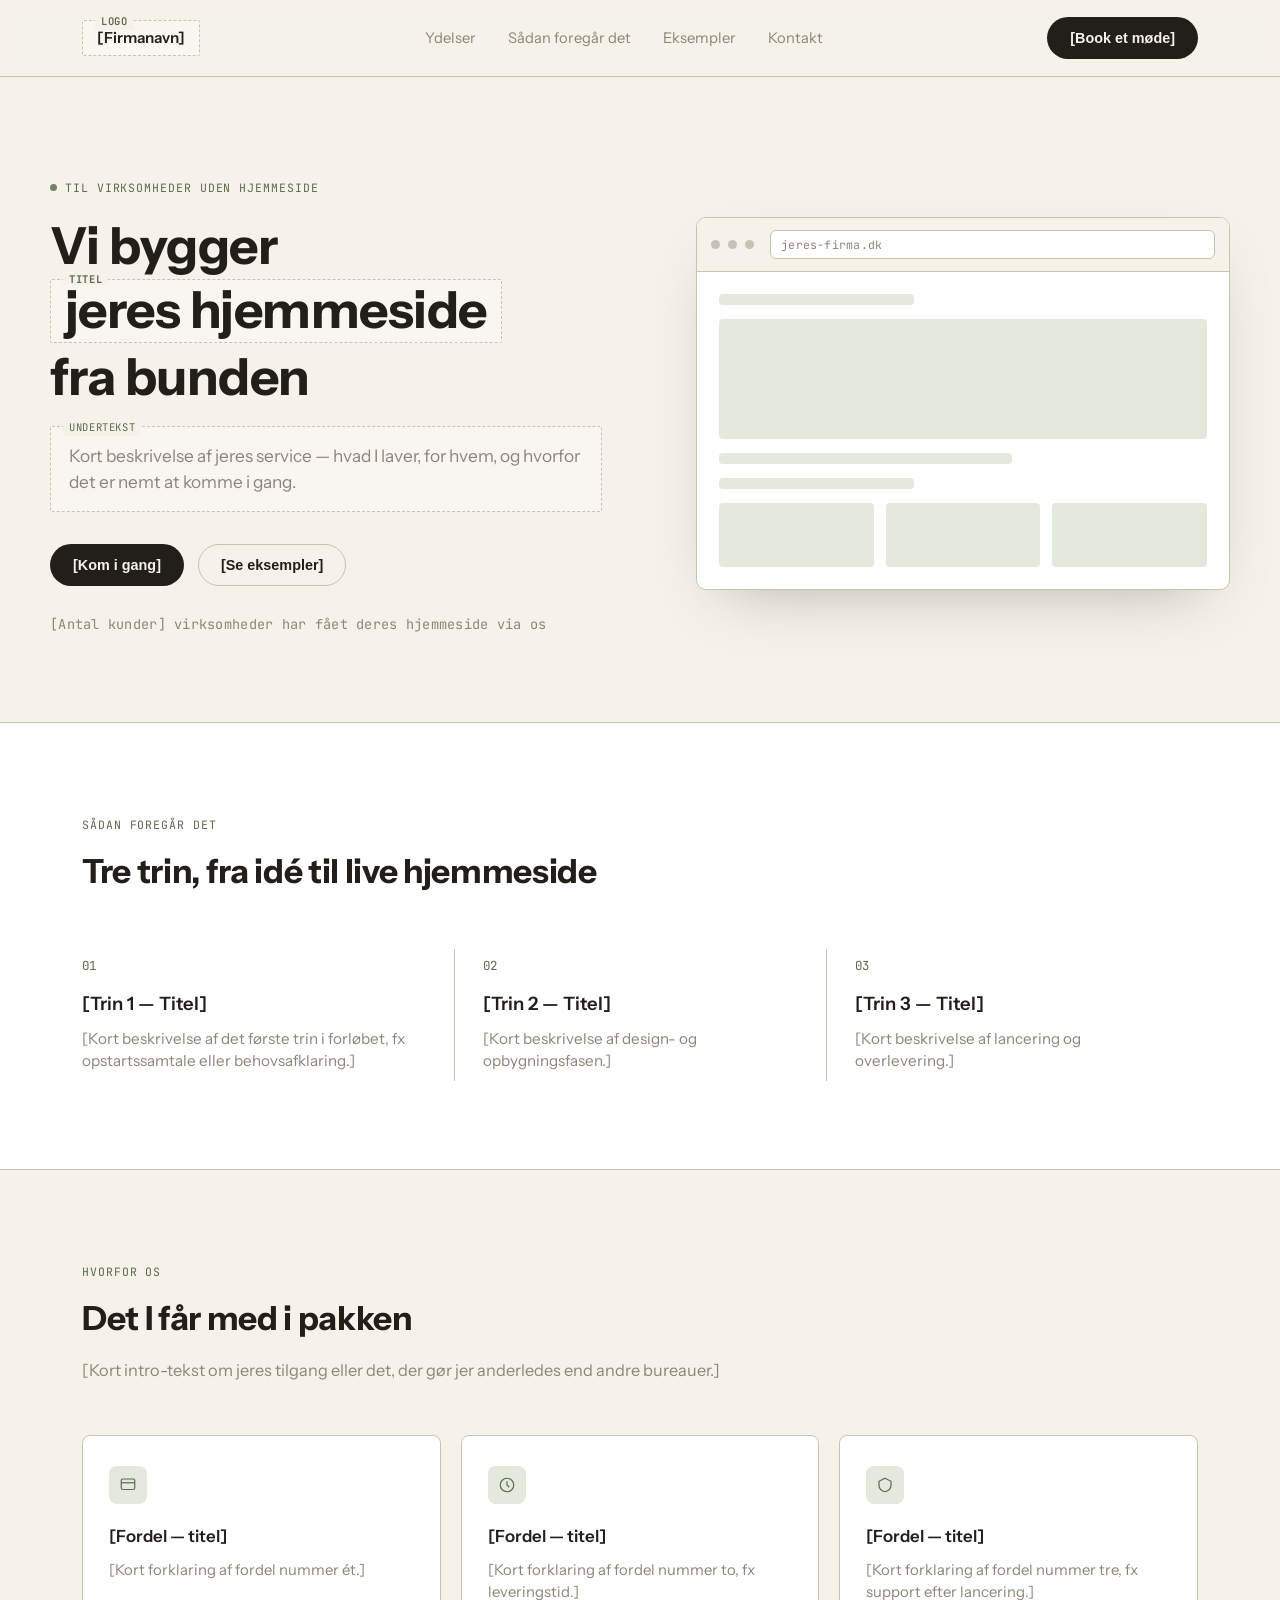
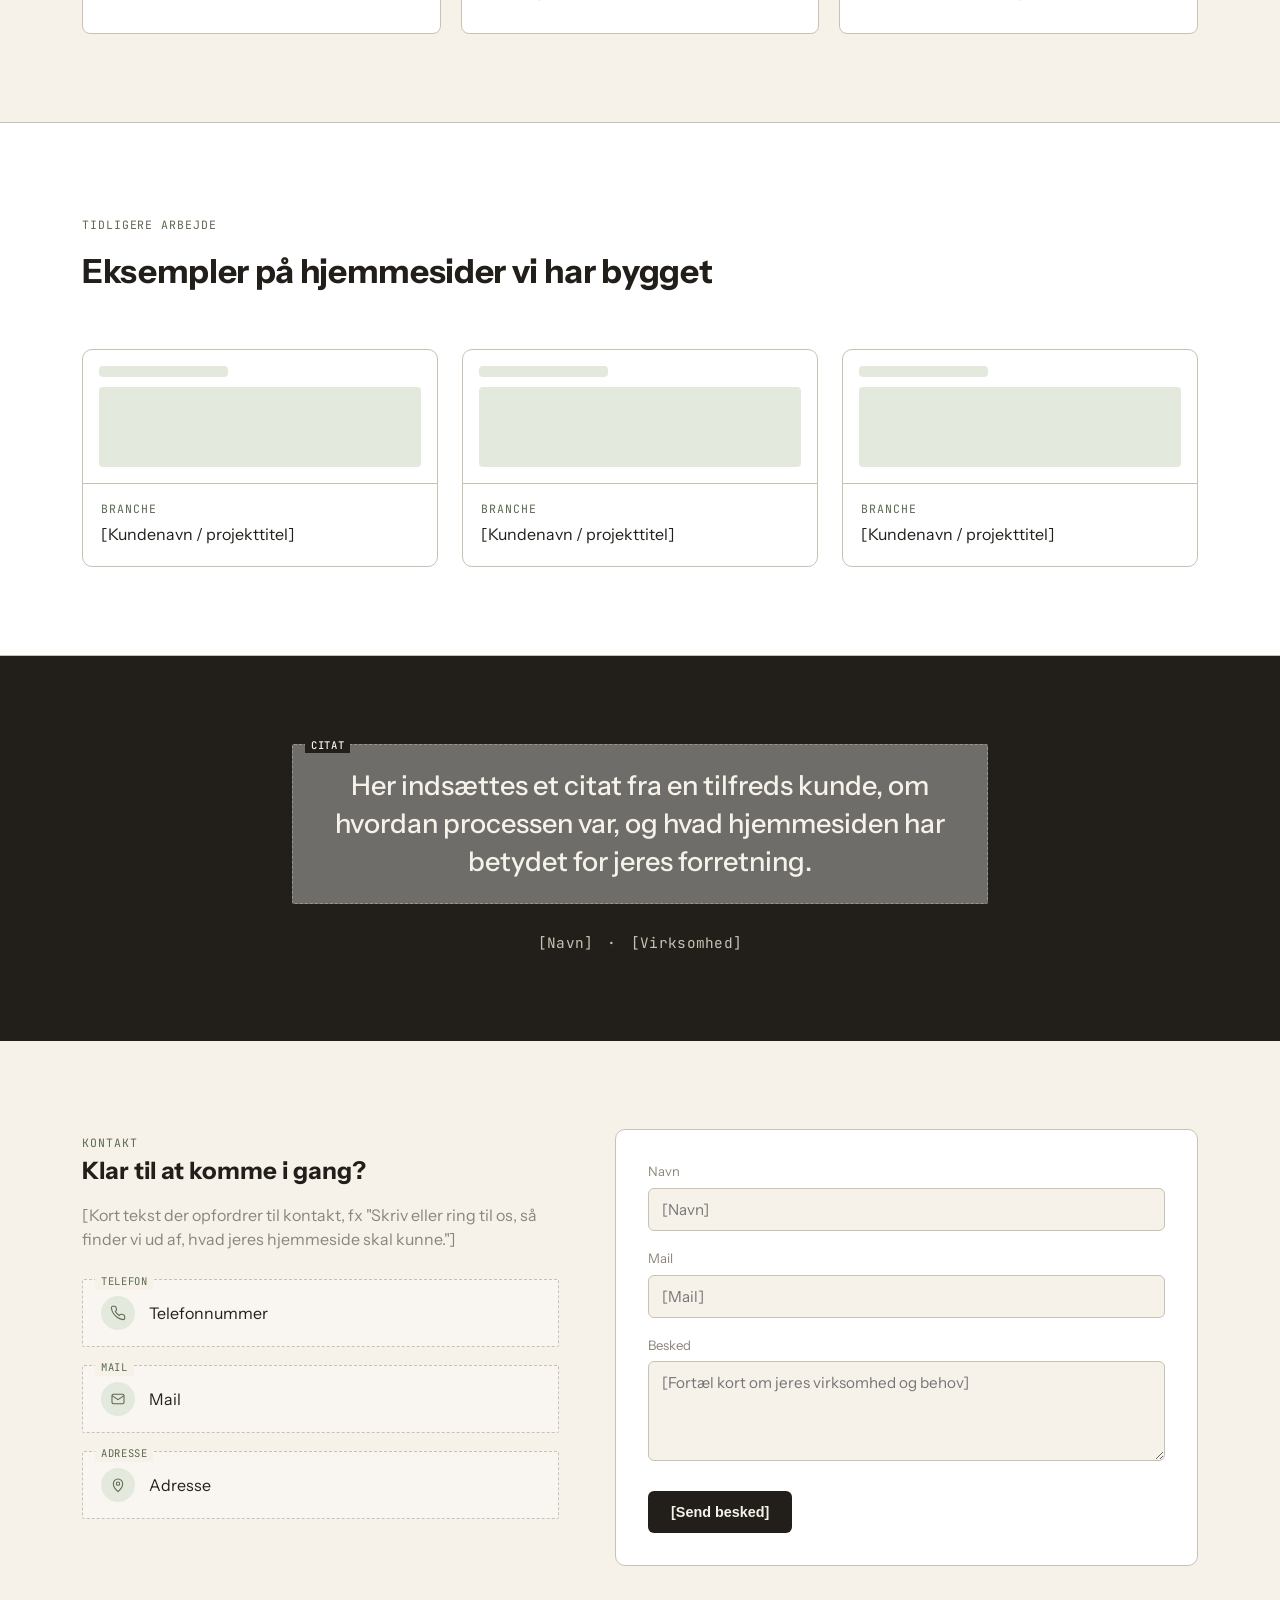
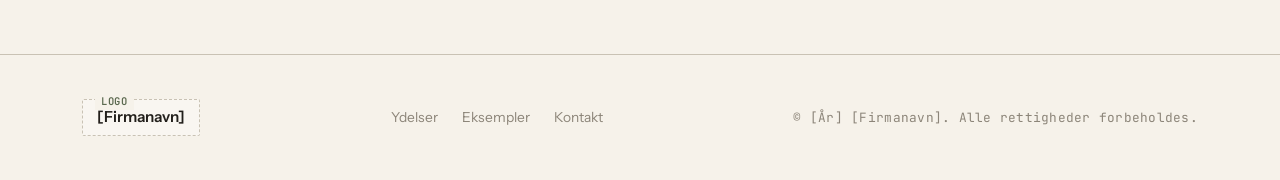
==== index.html @ 014b745b "Rename hjemmeside-skitse (1).html to index.html" ====
<!DOCTYPE html>
<html lang="da">
<head>
<meta charset="UTF-8">
<meta name="viewport" content="width=device-width, initial-scale=1.0">
<title>[Firmanavn] — Vi bygger jeres hjemmeside</title>
<link rel="preconnect" href="https://fonts.googleapis.com">
<link rel="preconnect" href="https://fonts.gstatic.com" crossorigin>
<link href="https://fonts.googleapis.com/css2?family=Instrument+Sans:wght@400;500;600;700&family=JetBrains+Mono:wght@400;500&display=swap" rel="stylesheet">
<style>
  :root{
    --cream:#F6F2EA;
    --white:#FFFFFF;
    --ink:#221F1B;
    --stone:#8C8579;
    --stone-light:#C9C2B4;
    --sage:#748367;
    --sage-deep:#5C6A50;
    --sage-tint:#E4E9DD;
    --radius:2px;
    --maxw:1180px;
  }

  *{box-sizing:border-box;margin:0;padding:0;}

  html{scroll-behavior:smooth;}
  @media (prefers-reduced-motion: reduce){
    html{scroll-behavior:auto;}
    *{animation-duration:0.01ms !important; transition-duration:0.01ms !important;}
  }

  body{
    background:var(--cream);
    color:var(--ink);
    font-family:'Instrument Sans',sans-serif;
    line-height:1.5;
    -webkit-font-smoothing:antialiased;
  }

  a{color:inherit;text-decoration:none;}
  ul{list-style:none;}
  img,svg{display:block;max-width:100%;}

  .mono{
    font-family:'JetBrains Mono',monospace;
    letter-spacing:0.02em;
  }

  .tag{
    font-family:'JetBrains Mono',monospace;
    font-size:0.72rem;
    text-transform:uppercase;
    letter-spacing:0.08em;
    color:var(--sage-deep);
  }

  .wrap{
    max-width:var(--maxw);
    margin:0 auto;
    padding:0 32px;
  }

  a:focus-visible, button:focus-visible, input:focus-visible, textarea:focus-visible{
    outline:2px solid var(--sage-deep);
    outline-offset:3px;
  }

  /* ---------- placeholder / spec-sheet motif ---------- */
  .slot{
    position:relative;
    border:1px dashed var(--stone-light);
    border-radius:var(--radius);
    background:rgba(255,255,255,0.35);
  }
  .slot::before{
    content:attr(data-slot);
    position:absolute;
    top:-0.62em;
    left:12px;
    background:var(--cream);
    padding:0 6px;
    font-family:'JetBrains Mono',monospace;
    font-size:0.66rem;
    letter-spacing:0.06em;
    text-transform:uppercase;
    color:var(--sage-deep);
  }
  .slot-fill{background:var(--white);}
  .slot-fill::before{background:var(--white);}

  /* ---------- header ---------- */
  header{
    position:sticky;
    top:0;
    z-index:50;
    background:rgba(246,242,234,0.9);
    backdrop-filter:blur(6px);
    border-bottom:1px solid var(--stone-light);
  }
  .nav-row{
    display:flex;
    align-items:center;
    justify-content:space-between;
    height:76px;
    gap:24px;
  }
  .logo-slot{
    padding:6px 14px;
    font-weight:600;
    font-size:0.95rem;
  }
  nav ul{
    display:flex;
    gap:32px;
    font-size:0.92rem;
  }
  nav a{
    color:var(--stone);
    transition:color .15s ease;
  }
  nav a:hover{color:var(--ink);}
  .btn{
    display:inline-flex;
    align-items:center;
    gap:8px;
    padding:12px 22px;
    border-radius:999px;
    font-size:0.9rem;
    font-weight:600;
    border:1px solid transparent;
    cursor:pointer;
    white-space:nowrap;
  }
  .btn-primary{
    background:var(--ink);
    color:var(--cream);
  }
  .btn-primary:hover{background:var(--sage-deep);}
  .btn-ghost{
    background:transparent;
    border:1px solid var(--stone-light);
    color:var(--ink);
  }
  .btn-ghost:hover{border-color:var(--ink);}
  .nav-toggle{display:none;}

  /* ---------- hero ---------- */
  .hero{
    padding:96px 0 88px;
    display:grid;
    grid-template-columns:1.05fr 0.95fr;
    gap:56px;
    align-items:center;
  }
  .eyebrow{
    display:inline-flex;
    align-items:center;
    gap:8px;
    margin-bottom:22px;
  }
  .eyebrow::before{
    content:"";
    width:7px;height:7px;
    background:var(--sage);
    border-radius:50%;
  }
  h1{
    font-size:clamp(2.3rem, 4vw, 3.4rem);
    line-height:1.08;
    font-weight:700;
    letter-spacing:-0.01em;
    margin-bottom:22px;
  }
  h1 .slot{
    display:inline-block;
    padding:2px 14px 4px;
    margin:6px 0;
  }
  .hero p.sub{
    color:var(--stone);
    font-size:1.08rem;
    max-width:46ch;
    margin-bottom:32px;
  }
  .hero-ctas{
    display:flex;
    gap:14px;
    flex-wrap:wrap;
    margin-bottom:28px;
  }
  .hero-meta{
    font-size:0.85rem;
    color:var(--stone);
  }

  /* browser mockup — signature element */
  .browser{
    background:var(--white);
    border:1px solid var(--stone-light);
    border-radius:10px;
    overflow:hidden;
    box-shadow:0 24px 60px -30px rgba(34,31,27,0.35);
  }
  .browser-bar{
    display:flex;
    align-items:center;
    gap:8px;
    padding:12px 14px;
    border-bottom:1px solid var(--stone-light);
    background:var(--cream);
  }
  .browser-dot{
    width:9px;height:9px;border-radius:50%;
    background:var(--stone-light);
  }
  .browser-url{
    flex:1;
    margin-left:8px;
    background:var(--white);
    border:1px solid var(--stone-light);
    border-radius:6px;
    padding:5px 10px;
    font-size:0.72rem;
    color:var(--stone);
  }
  .browser-body{
    padding:22px;
    display:flex;
    flex-direction:column;
    gap:14px;
  }
  .bblock{
    background:var(--sage-tint);
    border-radius:4px;
  }
  .bblock.line{height:11px;}
  .bblock.line.w60{width:60%;}
  .bblock.line.w40{width:40%;}
  .bblock.hero-img{height:120px;}
  .bblock-row{display:flex;gap:12px;}
  .bblock-row .bblock{flex:1;height:64px;}

  /* ---------- generic section spacing ---------- */
  section{padding:88px 0;}
  .section-head{
    max-width:640px;
    margin-bottom:52px;
  }
  .section-head h2{
    font-size:clamp(1.7rem,2.6vw,2.2rem);
    font-weight:700;
    letter-spacing:-0.01em;
    margin-top:12px;
  }
  .section-head p{
    color:var(--stone);
    margin-top:14px;
    font-size:1.02rem;
  }

  /* ---------- process ---------- */
  .process{
    background:var(--white);
    border-top:1px solid var(--stone-light);
    border-bottom:1px solid var(--stone-light);
  }
  .steps{
    display:grid;
    grid-template-columns:repeat(3,1fr);
    gap:0;
  }
  .step{
    padding:8px 32px 8px 0;
    border-left:1px solid var(--stone-light);
    padding-left:28px;
  }
  .step:first-child{border-left:none;padding-left:0;}
  .step-num{
    font-family:'JetBrains Mono',monospace;
    font-size:0.78rem;
    color:var(--sage-deep);
    margin-bottom:14px;
    display:block;
  }
  .step h3{
    font-size:1.15rem;
    margin-bottom:10px;
    font-weight:600;
  }
  .step p{color:var(--stone);font-size:0.95rem;}

  /* ---------- benefits ---------- */
  .benefits-grid{
    display:grid;
    grid-template-columns:repeat(3,1fr);
    gap:20px;
  }
  .benefit-card{
    background:var(--white);
    border:1px solid var(--stone-light);
    border-radius:8px;
    padding:30px 26px;
  }
  .benefit-icon{
    width:38px;height:38px;
    border-radius:8px;
    background:var(--sage-tint);
    display:flex;align-items:center;justify-content:center;
    margin-bottom:20px;
  }
  .benefit-icon svg{stroke:var(--sage-deep);}
  .benefit-card h3{
    font-size:1.05rem;
    font-weight:600;
    margin-bottom:10px;
  }
  .benefit-card p{
    color:var(--stone);
    font-size:0.93rem;
  }

  /* ---------- examples ---------- */
  .examples-grid{
    display:grid;
    grid-template-columns:repeat(3,1fr);
    gap:24px;
  }
  .example{
    background:var(--white);
    border:1px solid var(--stone-light);
    border-radius:10px;
    overflow:hidden;
  }
  .example .browser-body{padding:16px;gap:10px;}
  .example .bblock.hero-img{height:80px;}
  .example-caption{
    padding:16px 18px 20px;
    border-top:1px solid var(--stone-light);
  }
  .example-caption .tag{display:block;margin-bottom:4px;}

  /* ---------- testimonial ---------- */
  .testimonial{
    background:var(--ink);
    color:var(--cream);
  }
  .testimonial-inner{
    max-width:760px;
    text-align:center;
    margin:0 auto;
  }
  .testimonial blockquote{
    font-size:clamp(1.3rem,2.4vw,1.7rem);
    font-weight:500;
    line-height:1.4;
    margin-bottom:28px;
  }
  .testimonial .slot{border-color:rgba(246,242,234,0.3);}
  .testimonial .slot::before{background:var(--ink);color:var(--cream);}
  .testimonial-meta{
    display:flex;
    justify-content:center;
    gap:14px;
    font-size:0.9rem;
    color:var(--stone-light);
  }

  /* ---------- contact ---------- */
  .contact-grid{
    display:grid;
    grid-template-columns:0.9fr 1.1fr;
    gap:56px;
  }
  .contact-list{
    display:flex;
    flex-direction:column;
    gap:18px;
    margin-top:28px;
  }
  .contact-row{
    display:flex;
    align-items:center;
    gap:14px;
    padding:16px 18px;
  }
  .contact-row .ico{
    width:34px;height:34px;
    border-radius:50%;
    background:var(--sage-tint);
    display:flex;align-items:center;justify-content:center;
    flex-shrink:0;
  }
  .contact-row .ico svg{stroke:var(--sage-deep);width:16px;height:16px;}

  form{
    background:var(--white);
    border:1px solid var(--stone-light);
    border-radius:10px;
    padding:32px;
    display:flex;
    flex-direction:column;
    gap:18px;
  }
  .field label{
    display:block;
    font-size:0.82rem;
    color:var(--stone);
    margin-bottom:6px;
  }
  .field input, .field textarea{
    width:100%;
    border:1px solid var(--stone-light);
    border-radius:6px;
    padding:11px 13px;
    font-family:inherit;
    font-size:0.95rem;
    background:var(--cream);
    color:var(--ink);
  }
  .field textarea{resize:vertical;min-height:100px;}
  form .btn-primary{
    align-self:flex-start;
    margin-top:6px;
    border-radius:6px;
  }

  /* ---------- footer ---------- */
  footer{
    border-top:1px solid var(--stone-light);
    padding:44px 0;
  }
  .footer-row{
    display:flex;
    justify-content:space-between;
    align-items:center;
    flex-wrap:wrap;
    gap:16px;
  }
  .footer-links{
    display:flex;
    gap:24px;
    font-size:0.86rem;
    color:var(--stone);
  }
  .footer-copy{
    font-size:0.8rem;
    color:var(--stone);
  }

  /* ---------- responsive ---------- */
  @media (max-width:900px){
    .hero{grid-template-columns:1fr;padding:64px 0;}
    .steps{grid-template-columns:1fr;gap:28px;}
    .step{border-left:none;padding-left:0;border-top:1px solid var(--stone-light);padding-top:24px;}
    .step:first-child{border-top:none;padding-top:0;}
    .benefits-grid{grid-template-columns:1fr 1fr;}
    .examples-grid{grid-template-columns:1fr;}
    .contact-grid{grid-template-columns:1fr;gap:36px;}
    nav ul{display:none;}
    .nav-toggle{
      display:inline-flex;
      background:none;border:1px solid var(--stone-light);
      border-radius:6px;padding:8px 10px;
    }
  }
  @media (max-width:600px){
    .wrap{padding:0 20px;}
    .benefits-grid{grid-template-columns:1fr;}
    .hero-ctas{flex-direction:column;align-items:stretch;}
  }
</style>
</head>
<body>

<header>
  <div class="wrap nav-row">
    <div class="logo-slot slot" data-slot="Logo">[Firmanavn]</div>
    <nav>
      <ul>
        <li><a href="#ydelser">Ydelser</a></li>
        <li><a href="#proces">Sådan foregår det</a></li>
        <li><a href="#eksempler">Eksempler</a></li>
        <li><a href="#kontakt">Kontakt</a></li>
      </ul>
    </nav>
    <button class="btn btn-primary">[Book et møde]</button>
  </div>
</header>

<main>

  <!-- HERO -->
  <section class="hero wrap">
    <div>
      <span class="eyebrow tag">Til virksomheder uden hjemmeside</span>
      <h1>Vi bygger <span class="slot" data-slot="Titel">jeres hjemmeside</span><br>fra bunden</h1>
      <p class="sub slot" data-slot="Undertekst" style="padding:16px 18px;">Kort beskrivelse af jeres service — hvad I laver, for hvem, og hvorfor det er nemt at komme i gang.</p>
      <div class="hero-ctas">
        <button class="btn btn-primary">[Kom i gang]</button>
        <button class="btn btn-ghost">[Se eksempler]</button>
      </div>
      <div class="hero-meta mono">[Antal kunder] virksomheder har fået deres hjemmeside via os</div>
    </div>

    <div class="browser">
      <div class="browser-bar">
        <span class="browser-dot"></span><span class="browser-dot"></span><span class="browser-dot"></span>
        <div class="browser-url mono">jeres-firma.dk</div>
      </div>
      <div class="browser-body">
        <div class="bblock line w40"></div>
        <div class="bblock hero-img"></div>
        <div class="bblock line w60"></div>
        <div class="bblock line w40"></div>
        <div class="bblock-row">
          <div class="bblock"></div>
          <div class="bblock"></div>
          <div class="bblock"></div>
        </div>
      </div>
    </div>
  </section>

  <!-- PROCES -->
  <section class="process" id="proces">
    <div class="wrap">
      <div class="section-head">
        <span class="tag">Sådan foregår det</span>
        <h2>Tre trin, fra idé til live hjemmeside</h2>
      </div>
      <div class="steps">
        <div class="step">
          <span class="step-num mono">01</span>
          <h3>[Trin 1 — Titel]</h3>
          <p>[Kort beskrivelse af det første trin i forløbet, fx opstartssamtale eller behovsafklaring.]</p>
        </div>
        <div class="step">
          <span class="step-num mono">02</span>
          <h3>[Trin 2 — Titel]</h3>
          <p>[Kort beskrivelse af design- og opbygningsfasen.]</p>
        </div>
        <div class="step">
          <span class="step-num mono">03</span>
          <h3>[Trin 3 — Titel]</h3>
          <p>[Kort beskrivelse af lancering og overlevering.]</p>
        </div>
      </div>
    </div>
  </section>

  <!-- YDELSER / FORDELE -->
  <section id="ydelser">
    <div class="wrap">
      <div class="section-head">
        <span class="tag">Hvorfor os</span>
        <h2>Det I får med i pakken</h2>
        <p>[Kort intro-tekst om jeres tilgang eller det, der gør jer anderledes end andre bureauer.]</p>
      </div>
      <div class="benefits-grid">
        <div class="benefit-card">
          <div class="benefit-icon"><svg width="18" height="18" viewBox="0 0 24 24" fill="none" stroke-width="1.6"><rect x="3" y="4" width="18" height="14" rx="2"/><path d="M3 9h18"/></svg></div>
          <h3>[Fordel — titel]</h3>
          <p>[Kort forklaring af fordel nummer ét.]</p>
        </div>
        <div class="benefit-card">
          <div class="benefit-icon"><svg width="18" height="18" viewBox="0 0 24 24" fill="none" stroke-width="1.6"><circle cx="12" cy="12" r="9"/><path d="M12 7v5l3 3"/></svg></div>
          <h3>[Fordel — titel]</h3>
          <p>[Kort forklaring af fordel nummer to, fx leveringstid.]</p>
        </div>
        <div class="benefit-card">
          <div class="benefit-icon"><svg width="18" height="18" viewBox="0 0 24 24" fill="none" stroke-width="1.6"><path d="M12 3l8 4v5c0 5-3.5 8-8 9-4.5-1-8-4-8-9V7l8-4z"/></svg></div>
          <h3>[Fordel — titel]</h3>
          <p>[Kort forklaring af fordel nummer tre, fx support efter lancering.]</p>
        </div>
      </div>
    </div>
  </section>

  <!-- EKSEMPLER -->
  <section id="eksempler" style="background:var(--white);border-top:1px solid var(--stone-light);border-bottom:1px solid var(--stone-light);">
    <div class="wrap">
      <div class="section-head">
        <span class="tag">Tidligere arbejde</span>
        <h2>Eksempler på hjemmesider vi har bygget</h2>
      </div>
      <div class="examples-grid">
        <div class="example">
          <div class="browser-body">
            <div class="bblock line w40"></div>
            <div class="bblock hero-img"></div>
          </div>
          <div class="example-caption">
            <span class="tag">Branche</span>
            <div>[Kundenavn / projekttitel]</div>
          </div>
        </div>
        <div class="example">
          <div class="browser-body">
            <div class="bblock line w40"></div>
            <div class="bblock hero-img"></div>
          </div>
          <div class="example-caption">
            <span class="tag">Branche</span>
            <div>[Kundenavn / projekttitel]</div>
          </div>
        </div>
        <div class="example">
          <div class="browser-body">
            <div class="bblock line w40"></div>
            <div class="bblock hero-img"></div>
          </div>
          <div class="example-caption">
            <span class="tag">Branche</span>
            <div>[Kundenavn / projekttitel]</div>
          </div>
        </div>
      </div>
    </div>
  </section>

  <!-- TESTIMONIAL -->
  <section class="testimonial">
    <div class="wrap testimonial-inner">
      <blockquote class="slot" data-slot="Citat" style="padding:22px 24px;">Her indsættes et citat fra en tilfreds kunde, om hvordan processen var, og hvad hjemmesiden har betydet for jeres forretning.</blockquote>
      <div class="testimonial-meta mono">
        <span>[Navn]</span><span>·</span><span>[Virksomhed]</span>
      </div>
    </div>
  </section>

  <!-- KONTAKT -->
  <section id="kontakt">
    <div class="wrap contact-grid">
      <div>
        <span class="tag">Kontakt</span>
        <h2>Klar til at komme i gang?</h2>
        <p style="color:var(--stone);margin-top:14px;">[Kort tekst der opfordrer til kontakt, fx "Skriv eller ring til os, så finder vi ud af, hvad jeres hjemmeside skal kunne."]</p>
        <div class="contact-list">
          <div class="contact-row slot" data-slot="Telefon">
            <span class="ico"><svg width="16" height="16" viewBox="0 0 24 24" fill="none" stroke-width="1.6"><path d="M22 16.9v3a2 2 0 0 1-2.2 2 19.8 19.8 0 0 1-8.6-3.1 19.5 19.5 0 0 1-6-6 19.8 19.8 0 0 1-3.1-8.7A2 2 0 0 1 4.1 2h3a2 2 0 0 1 2 1.7c.1.9.3 1.8.6 2.7a2 2 0 0 1-.5 2.1L8 9.7a16 16 0 0 0 6 6l1.2-1.2a2 2 0 0 1 2.1-.5c.9.3 1.8.5 2.7.6a2 2 0 0 1 1.7 2z"/></svg></span>
            Telefonnummer
          </div>
          <div class="contact-row slot" data-slot="Mail">
            <span class="ico"><svg width="16" height="16" viewBox="0 0 24 24" fill="none" stroke-width="1.6"><rect x="3" y="5" width="18" height="14" rx="2"/><path d="M3 7l9 6 9-6"/></svg></span>
            Mail
          </div>
          <div class="contact-row slot" data-slot="Adresse">
            <span class="ico"><svg width="16" height="16" viewBox="0 0 24 24" fill="none" stroke-width="1.6"><path d="M12 22s7-6.3 7-12a7 7 0 0 0-14 0c0 5.7 7 12 7 12z"/><circle cx="12" cy="10" r="2.5"/></svg></span>
            Adresse
          </div>
        </div>
      </div>

      <form onsubmit="return false;">
        <div class="field">
          <label for="f-navn">Navn</label>
          <input id="f-navn" type="text" placeholder="[Navn]">
        </div>
        <div class="field">
          <label for="f-mail">Mail</label>
          <input id="f-mail" type="email" placeholder="[Mail]">
        </div>
        <div class="field">
          <label for="f-besked">Besked</label>
          <textarea id="f-besked" placeholder="[Fortæl kort om jeres virksomhed og behov]"></textarea>
        </div>
        <button class="btn btn-primary" type="submit">[Send besked]</button>
      </form>
    </div>
  </section>

</main>

<footer>
  <div class="wrap footer-row">
    <div class="logo-slot slot" data-slot="Logo">[Firmanavn]</div>
    <div class="footer-links">
      <a href="#ydelser">Ydelser</a>
      <a href="#eksempler">Eksempler</a>
      <a href="#kontakt">Kontakt</a>
    </div>
    <div class="footer-copy mono">© [År] [Firmanavn]. Alle rettigheder forbeholdes.</div>
  </div>
</footer>

</body>
</html>
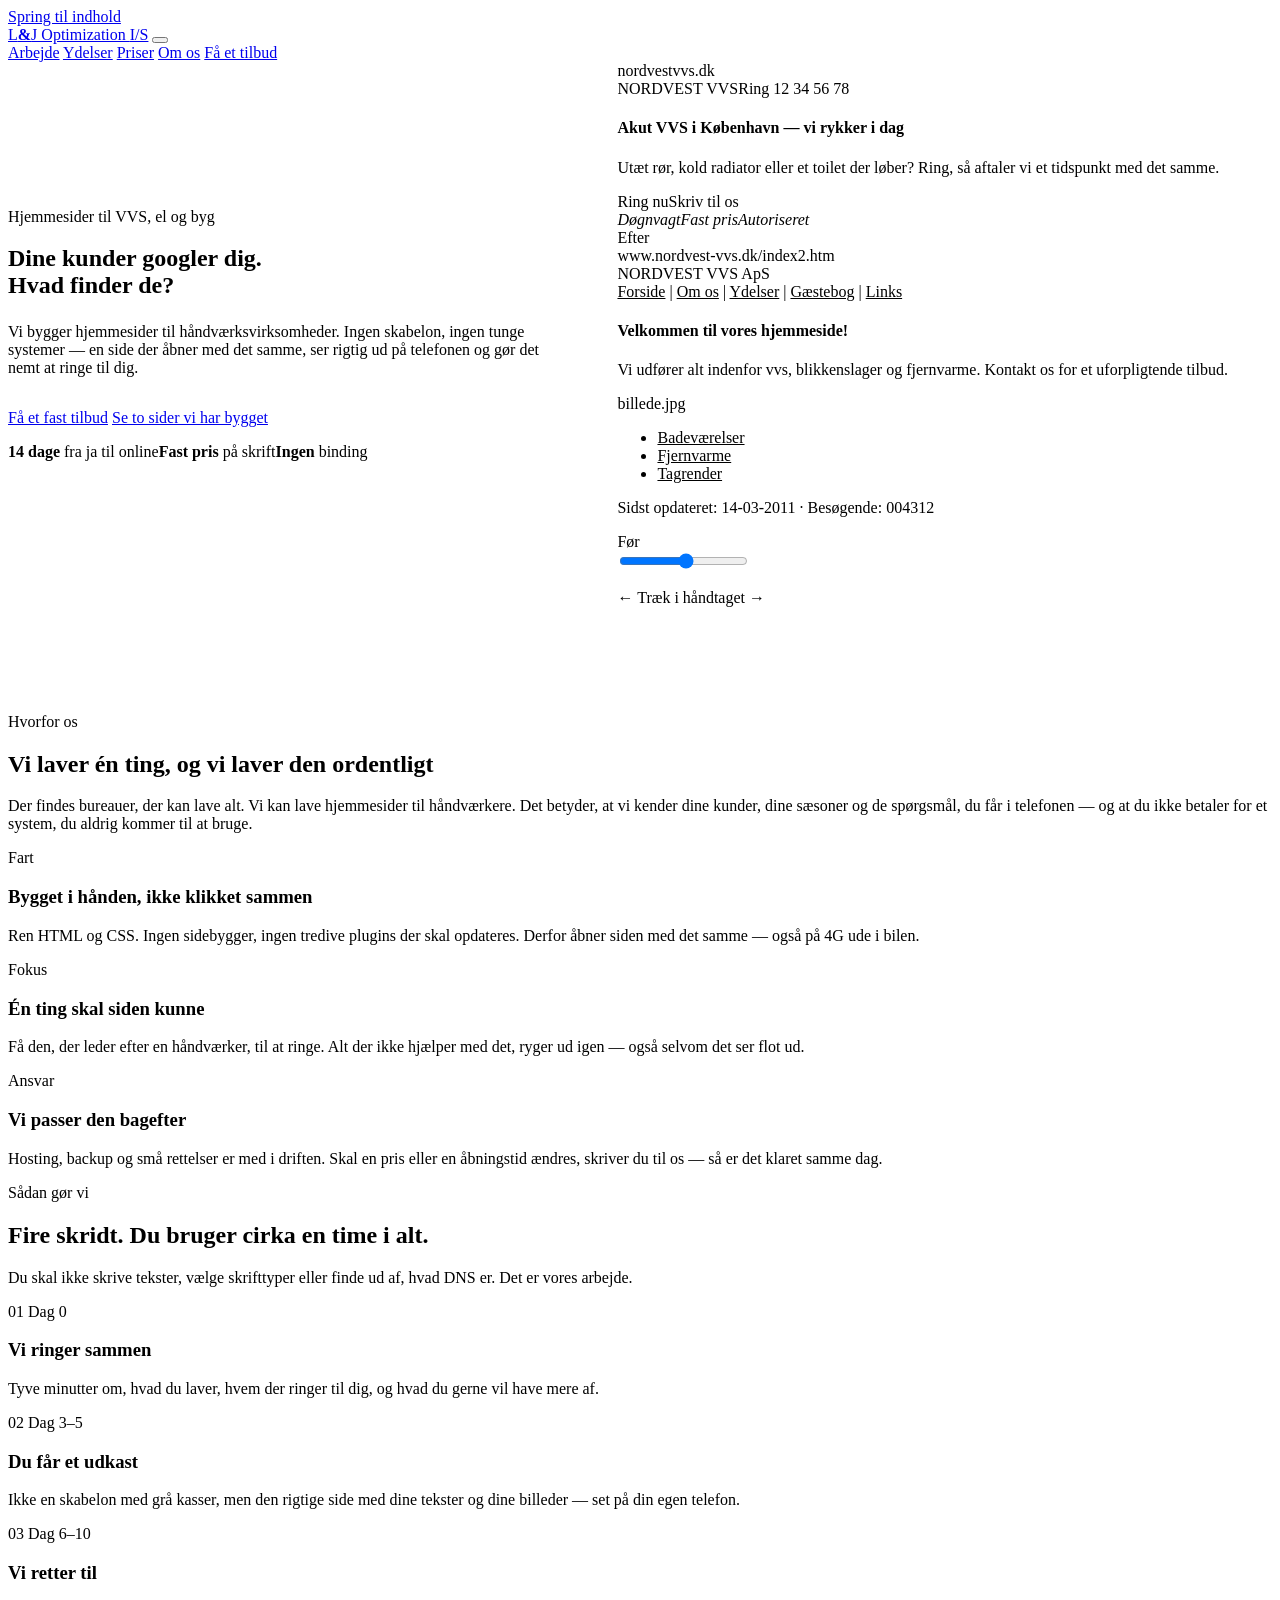
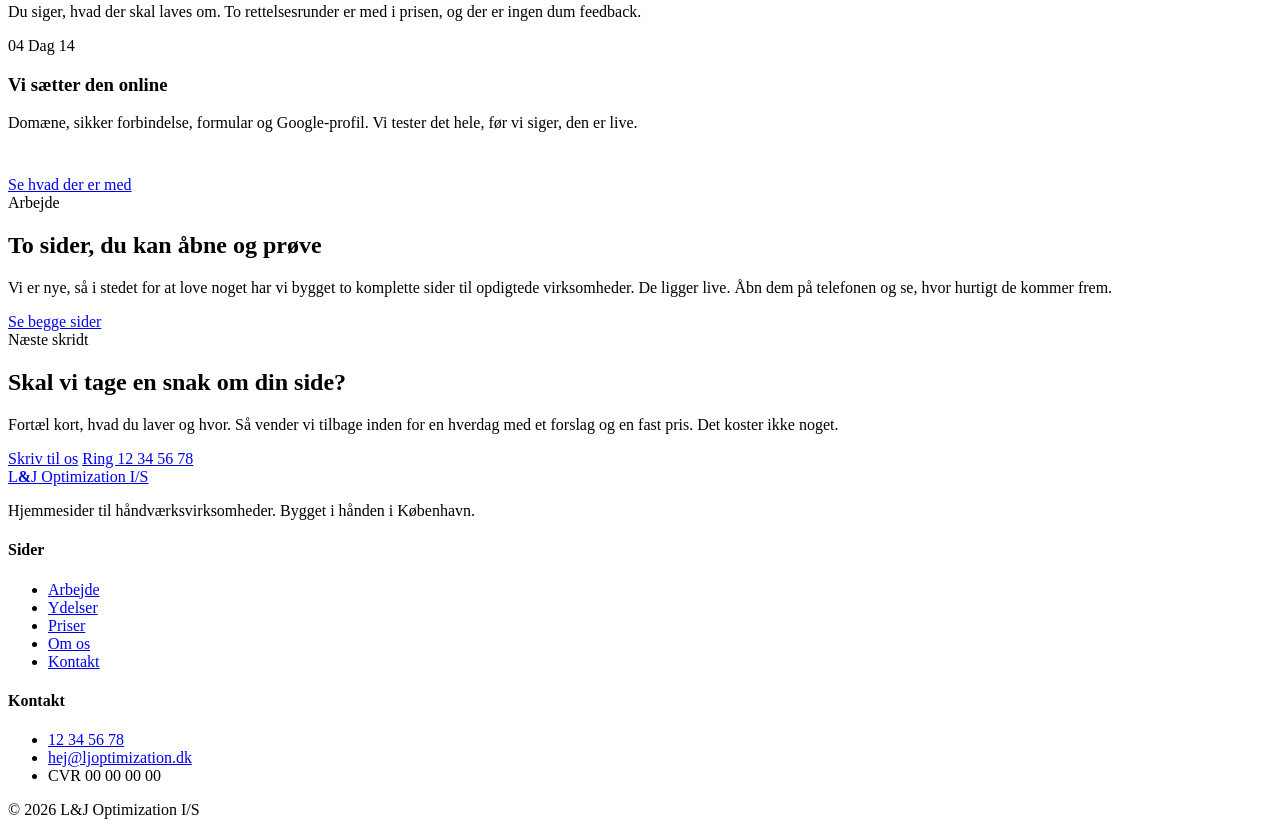
==== commit c03f009e: "Add files via upload" ====
--- a/index.html
+++ b/index.html
@@ -1,687 +1,234 @@
-<!DOCTYPE html>
+<!doctype html>
 <html lang="da">
 <head>
-<meta charset="UTF-8">
-<meta name="viewport" content="width=device-width, initial-scale=1.0">
-<title>[Firmanavn] — Vi bygger jeres hjemmeside</title>
+<meta charset="utf-8">
+<meta name="viewport" content="width=device-width, initial-scale=1">
+<title>L&amp;J Optimization — hjemmesider til VVS og håndværk</title>
+<meta name="description" content="Vi bygger hurtige, enkle hjemmesider til VVS'ere og andre håndværksvirksomheder. Fast pris, online på 14 dage, ingen binding.">
+<meta name="theme-color" content="#0B1A22">
+<link rel="canonical" href="https://ljoptimization.dk/">
+<meta property="og:type" content="website">
+<meta property="og:locale" content="da_DK">
+<meta property="og:title" content="L&amp;J Optimization — hjemmesider til VVS og håndværk">
+<meta property="og:description" content="Fast pris, online på 14 dage, ingen binding.">
+<meta property="og:url" content="https://ljoptimization.dk/">
+<meta property="og:image" content="https://ljoptimization.dk/og.jpg">
+<link rel="icon" href="data:image/svg+xml,%3Csvg xmlns='http://www.w3.org/2000/svg' viewBox='0 0 32 32'%3E%3Crect width='32' height='32' rx='5' fill='%230B1A22'/%3E%3Cpath d='M8 8v16h7' stroke='%23F5F6F4' stroke-width='3.4' fill='none'/%3E%3Cpath d='M24 8v11a5 5 0 0 1-7 4.6' stroke='%23E2542B' stroke-width='3.4' fill='none'/%3E%3C/svg%3E">
 <link rel="preconnect" href="https://fonts.googleapis.com">
 <link rel="preconnect" href="https://fonts.gstatic.com" crossorigin>
-<link href="https://fonts.googleapis.com/css2?family=Instrument+Sans:wght@400;500;600;700&family=JetBrains+Mono:wght@400;500&display=swap" rel="stylesheet">
-<style>
-  :root{
-    --cream:#F6F2EA;
-    --white:#FFFFFF;
-    --ink:#221F1B;
-    --stone:#8C8579;
-    --stone-light:#C9C2B4;
-    --sage:#748367;
-    --sage-deep:#5C6A50;
-    --sage-tint:#E4E9DD;
-    --radius:2px;
-    --maxw:1180px;
-  }
-
-  *{box-sizing:border-box;margin:0;padding:0;}
-
-  html{scroll-behavior:smooth;}
-  @media (prefers-reduced-motion: reduce){
-    html{scroll-behavior:auto;}
-    *{animation-duration:0.01ms !important; transition-duration:0.01ms !important;}
-  }
-
-  body{
-    background:var(--cream);
-    color:var(--ink);
-    font-family:'Instrument Sans',sans-serif;
-    line-height:1.5;
-    -webkit-font-smoothing:antialiased;
-  }
-
-  a{color:inherit;text-decoration:none;}
-  ul{list-style:none;}
-  img,svg{display:block;max-width:100%;}
-
-  .mono{
-    font-family:'JetBrains Mono',monospace;
-    letter-spacing:0.02em;
-  }
-
-  .tag{
-    font-family:'JetBrains Mono',monospace;
-    font-size:0.72rem;
-    text-transform:uppercase;
-    letter-spacing:0.08em;
-    color:var(--sage-deep);
-  }
-
-  .wrap{
-    max-width:var(--maxw);
-    margin:0 auto;
-    padding:0 32px;
-  }
-
-  a:focus-visible, button:focus-visible, input:focus-visible, textarea:focus-visible{
-    outline:2px solid var(--sage-deep);
-    outline-offset:3px;
-  }
-
-  /* ---------- placeholder / spec-sheet motif ---------- */
-  .slot{
-    position:relative;
-    border:1px dashed var(--stone-light);
-    border-radius:var(--radius);
-    background:rgba(255,255,255,0.35);
-  }
-  .slot::before{
-    content:attr(data-slot);
-    position:absolute;
-    top:-0.62em;
-    left:12px;
-    background:var(--cream);
-    padding:0 6px;
-    font-family:'JetBrains Mono',monospace;
-    font-size:0.66rem;
-    letter-spacing:0.06em;
-    text-transform:uppercase;
-    color:var(--sage-deep);
-  }
-  .slot-fill{background:var(--white);}
-  .slot-fill::before{background:var(--white);}
-
-  /* ---------- header ---------- */
-  header{
-    position:sticky;
-    top:0;
-    z-index:50;
-    background:rgba(246,242,234,0.9);
-    backdrop-filter:blur(6px);
-    border-bottom:1px solid var(--stone-light);
-  }
-  .nav-row{
-    display:flex;
-    align-items:center;
-    justify-content:space-between;
-    height:76px;
-    gap:24px;
-  }
-  .logo-slot{
-    padding:6px 14px;
-    font-weight:600;
-    font-size:0.95rem;
-  }
-  nav ul{
-    display:flex;
-    gap:32px;
-    font-size:0.92rem;
-  }
-  nav a{
-    color:var(--stone);
-    transition:color .15s ease;
-  }
-  nav a:hover{color:var(--ink);}
-  .btn{
-    display:inline-flex;
-    align-items:center;
-    gap:8px;
-    padding:12px 22px;
-    border-radius:999px;
-    font-size:0.9rem;
-    font-weight:600;
-    border:1px solid transparent;
-    cursor:pointer;
-    white-space:nowrap;
-  }
-  .btn-primary{
-    background:var(--ink);
-    color:var(--cream);
-  }
-  .btn-primary:hover{background:var(--sage-deep);}
-  .btn-ghost{
-    background:transparent;
-    border:1px solid var(--stone-light);
-    color:var(--ink);
-  }
-  .btn-ghost:hover{border-color:var(--ink);}
-  .nav-toggle{display:none;}
-
-  /* ---------- hero ---------- */
-  .hero{
-    padding:96px 0 88px;
-    display:grid;
-    grid-template-columns:1.05fr 0.95fr;
-    gap:56px;
-    align-items:center;
-  }
-  .eyebrow{
-    display:inline-flex;
-    align-items:center;
-    gap:8px;
-    margin-bottom:22px;
-  }
-  .eyebrow::before{
-    content:"";
-    width:7px;height:7px;
-    background:var(--sage);
-    border-radius:50%;
-  }
-  h1{
-    font-size:clamp(2.3rem, 4vw, 3.4rem);
-    line-height:1.08;
-    font-weight:700;
-    letter-spacing:-0.01em;
-    margin-bottom:22px;
-  }
-  h1 .slot{
-    display:inline-block;
-    padding:2px 14px 4px;
-    margin:6px 0;
-  }
-  .hero p.sub{
-    color:var(--stone);
-    font-size:1.08rem;
-    max-width:46ch;
-    margin-bottom:32px;
-  }
-  .hero-ctas{
-    display:flex;
-    gap:14px;
-    flex-wrap:wrap;
-    margin-bottom:28px;
-  }
-  .hero-meta{
-    font-size:0.85rem;
-    color:var(--stone);
-  }
-
-  /* browser mockup — signature element */
-  .browser{
-    background:var(--white);
-    border:1px solid var(--stone-light);
-    border-radius:10px;
-    overflow:hidden;
-    box-shadow:0 24px 60px -30px rgba(34,31,27,0.35);
-  }
-  .browser-bar{
-    display:flex;
-    align-items:center;
-    gap:8px;
-    padding:12px 14px;
-    border-bottom:1px solid var(--stone-light);
-    background:var(--cream);
-  }
-  .browser-dot{
-    width:9px;height:9px;border-radius:50%;
-    background:var(--stone-light);
-  }
-  .browser-url{
-    flex:1;
-    margin-left:8px;
-    background:var(--white);
-    border:1px solid var(--stone-light);
-    border-radius:6px;
-    padding:5px 10px;
-    font-size:0.72rem;
-    color:var(--stone);
-  }
-  .browser-body{
-    padding:22px;
-    display:flex;
-    flex-direction:column;
-    gap:14px;
-  }
-  .bblock{
-    background:var(--sage-tint);
-    border-radius:4px;
-  }
-  .bblock.line{height:11px;}
-  .bblock.line.w60{width:60%;}
-  .bblock.line.w40{width:40%;}
-  .bblock.hero-img{height:120px;}
-  .bblock-row{display:flex;gap:12px;}
-  .bblock-row .bblock{flex:1;height:64px;}
-
-  /* ---------- generic section spacing ---------- */
-  section{padding:88px 0;}
-  .section-head{
-    max-width:640px;
-    margin-bottom:52px;
-  }
-  .section-head h2{
-    font-size:clamp(1.7rem,2.6vw,2.2rem);
-    font-weight:700;
-    letter-spacing:-0.01em;
-    margin-top:12px;
-  }
-  .section-head p{
-    color:var(--stone);
-    margin-top:14px;
-    font-size:1.02rem;
-  }
-
-  /* ---------- process ---------- */
-  .process{
-    background:var(--white);
-    border-top:1px solid var(--stone-light);
-    border-bottom:1px solid var(--stone-light);
-  }
-  .steps{
-    display:grid;
-    grid-template-columns:repeat(3,1fr);
-    gap:0;
-  }
-  .step{
-    padding:8px 32px 8px 0;
-    border-left:1px solid var(--stone-light);
-    padding-left:28px;
-  }
-  .step:first-child{border-left:none;padding-left:0;}
-  .step-num{
-    font-family:'JetBrains Mono',monospace;
-    font-size:0.78rem;
-    color:var(--sage-deep);
-    margin-bottom:14px;
-    display:block;
-  }
-  .step h3{
-    font-size:1.15rem;
-    margin-bottom:10px;
-    font-weight:600;
-  }
-  .step p{color:var(--stone);font-size:0.95rem;}
-
-  /* ---------- benefits ---------- */
-  .benefits-grid{
-    display:grid;
-    grid-template-columns:repeat(3,1fr);
-    gap:20px;
-  }
-  .benefit-card{
-    background:var(--white);
-    border:1px solid var(--stone-light);
-    border-radius:8px;
-    padding:30px 26px;
-  }
-  .benefit-icon{
-    width:38px;height:38px;
-    border-radius:8px;
-    background:var(--sage-tint);
-    display:flex;align-items:center;justify-content:center;
-    margin-bottom:20px;
-  }
-  .benefit-icon svg{stroke:var(--sage-deep);}
-  .benefit-card h3{
-    font-size:1.05rem;
-    font-weight:600;
-    margin-bottom:10px;
-  }
-  .benefit-card p{
-    color:var(--stone);
-    font-size:0.93rem;
-  }
-
-  /* ---------- examples ---------- */
-  .examples-grid{
-    display:grid;
-    grid-template-columns:repeat(3,1fr);
-    gap:24px;
-  }
-  .example{
-    background:var(--white);
-    border:1px solid var(--stone-light);
-    border-radius:10px;
-    overflow:hidden;
-  }
-  .example .browser-body{padding:16px;gap:10px;}
-  .example .bblock.hero-img{height:80px;}
-  .example-caption{
-    padding:16px 18px 20px;
-    border-top:1px solid var(--stone-light);
-  }
-  .example-caption .tag{display:block;margin-bottom:4px;}
-
-  /* ---------- testimonial ---------- */
-  .testimonial{
-    background:var(--ink);
-    color:var(--cream);
-  }
-  .testimonial-inner{
-    max-width:760px;
-    text-align:center;
-    margin:0 auto;
-  }
-  .testimonial blockquote{
-    font-size:clamp(1.3rem,2.4vw,1.7rem);
-    font-weight:500;
-    line-height:1.4;
-    margin-bottom:28px;
-  }
-  .testimonial .slot{border-color:rgba(246,242,234,0.3);}
-  .testimonial .slot::before{background:var(--ink);color:var(--cream);}
-  .testimonial-meta{
-    display:flex;
-    justify-content:center;
-    gap:14px;
-    font-size:0.9rem;
-    color:var(--stone-light);
-  }
-
-  /* ---------- contact ---------- */
-  .contact-grid{
-    display:grid;
-    grid-template-columns:0.9fr 1.1fr;
-    gap:56px;
-  }
-  .contact-list{
-    display:flex;
-    flex-direction:column;
-    gap:18px;
-    margin-top:28px;
-  }
-  .contact-row{
-    display:flex;
-    align-items:center;
-    gap:14px;
-    padding:16px 18px;
-  }
-  .contact-row .ico{
-    width:34px;height:34px;
-    border-radius:50%;
-    background:var(--sage-tint);
-    display:flex;align-items:center;justify-content:center;
-    flex-shrink:0;
-  }
-  .contact-row .ico svg{stroke:var(--sage-deep);width:16px;height:16px;}
-
-  form{
-    background:var(--white);
-    border:1px solid var(--stone-light);
-    border-radius:10px;
-    padding:32px;
-    display:flex;
-    flex-direction:column;
-    gap:18px;
-  }
-  .field label{
-    display:block;
-    font-size:0.82rem;
-    color:var(--stone);
-    margin-bottom:6px;
-  }
-  .field input, .field textarea{
-    width:100%;
-    border:1px solid var(--stone-light);
-    border-radius:6px;
-    padding:11px 13px;
-    font-family:inherit;
-    font-size:0.95rem;
-    background:var(--cream);
-    color:var(--ink);
-  }
-  .field textarea{resize:vertical;min-height:100px;}
-  form .btn-primary{
-    align-self:flex-start;
-    margin-top:6px;
-    border-radius:6px;
-  }
-
-  /* ---------- footer ---------- */
-  footer{
-    border-top:1px solid var(--stone-light);
-    padding:44px 0;
-  }
-  .footer-row{
-    display:flex;
-    justify-content:space-between;
-    align-items:center;
-    flex-wrap:wrap;
-    gap:16px;
-  }
-  .footer-links{
-    display:flex;
-    gap:24px;
-    font-size:0.86rem;
-    color:var(--stone);
-  }
-  .footer-copy{
-    font-size:0.8rem;
-    color:var(--stone);
-  }
-
-  /* ---------- responsive ---------- */
-  @media (max-width:900px){
-    .hero{grid-template-columns:1fr;padding:64px 0;}
-    .steps{grid-template-columns:1fr;gap:28px;}
-    .step{border-left:none;padding-left:0;border-top:1px solid var(--stone-light);padding-top:24px;}
-    .step:first-child{border-top:none;padding-top:0;}
-    .benefits-grid{grid-template-columns:1fr 1fr;}
-    .examples-grid{grid-template-columns:1fr;}
-    .contact-grid{grid-template-columns:1fr;gap:36px;}
-    nav ul{display:none;}
-    .nav-toggle{
-      display:inline-flex;
-      background:none;border:1px solid var(--stone-light);
-      border-radius:6px;padding:8px 10px;
-    }
-  }
-  @media (max-width:600px){
-    .wrap{padding:0 20px;}
-    .benefits-grid{grid-template-columns:1fr;}
-    .hero-ctas{flex-direction:column;align-items:stretch;}
-  }
-</style>
+<link href="https://fonts.googleapis.com/css2?family=Archivo:wght@600;700;800&family=IBM+Plex+Mono:wght@400;500&family=IBM+Plex+Sans:wght@400;500;600&display=swap" rel="stylesheet">
+<link rel="stylesheet" href="assets/css/site.css">
+<script type="application/ld+json">
+{"@context":"https://schema.org","@type":"ProfessionalService","name":"L&J Optimization I/S","description":"Hjemmesider til VVS-virksomheder og andre håndværksfag.","url":"https://ljoptimization.dk/","email":"hej@ljoptimization.dk","telephone":"+4512345678","areaServed":"DK","address":{"@type":"PostalAddress","addressLocality":"København","addressCountry":"DK"}}
+</script>
 </head>
 <body>
-
-<header>
-  <div class="wrap nav-row">
-    <div class="logo-slot slot" data-slot="Logo">[Firmanavn]</div>
-    <nav>
-      <ul>
-        <li><a href="#ydelser">Ydelser</a></li>
-        <li><a href="#proces">Sådan foregår det</a></li>
-        <li><a href="#eksempler">Eksempler</a></li>
-        <li><a href="#kontakt">Kontakt</a></li>
-      </ul>
+<a class="skip" href="#main">Spring til indhold</a>
+
+<header class="site-header">
+  <div class="wrap site-header__inner">
+    <a class="logo" href="index.html">L<b>&amp;</b>J Optimization <span>I/S</span></a>
+    <button class="burger" type="button" aria-label="Åbn menu" aria-expanded="false" aria-controls="hovedmenu"><i></i></button>
+    <nav class="nav" id="hovedmenu" aria-label="Hovedmenu">
+      <a href="arbejde.html">Arbejde</a>
+      <a href="ydelser.html">Ydelser</a>
+      <a href="priser.html">Priser</a>
+      <a href="om.html">Om os</a>
+      <a class="btn btn--primary" href="kontakt.html">Få et tilbud</a>
     </nav>
-    <button class="btn btn-primary">[Book et møde]</button>
   </div>
 </header>
 
-<main>
+<main id="main">
 
   <!-- HERO -->
-  <section class="hero wrap">
-    <div>
-      <span class="eyebrow tag">Til virksomheder uden hjemmeside</span>
-      <h1>Vi bygger <span class="slot" data-slot="Titel">jeres hjemmeside</span><br>fra bunden</h1>
-      <p class="sub slot" data-slot="Undertekst" style="padding:16px 18px;">Kort beskrivelse af jeres service — hvad I laver, for hvem, og hvorfor det er nemt at komme i gang.</p>
-      <div class="hero-ctas">
-        <button class="btn btn-primary">[Kom i gang]</button>
-        <button class="btn btn-ghost">[Se eksempler]</button>
-      </div>
-      <div class="hero-meta mono">[Antal kunder] virksomheder har fået deres hjemmeside via os</div>
-    </div>
-
-    <div class="browser">
-      <div class="browser-bar">
-        <span class="browser-dot"></span><span class="browser-dot"></span><span class="browser-dot"></span>
-        <div class="browser-url mono">jeres-firma.dk</div>
-      </div>
-      <div class="browser-body">
-        <div class="bblock line w40"></div>
-        <div class="bblock hero-img"></div>
-        <div class="bblock line w60"></div>
-        <div class="bblock line w40"></div>
-        <div class="bblock-row">
-          <div class="bblock"></div>
-          <div class="bblock"></div>
-          <div class="bblock"></div>
-        </div>
+  <section class="section on-dark blueprint" style="padding-bottom:clamp(56px,7vw,96px)">
+    <div class="wrap">
+      <div style="display:grid;grid-template-columns:minmax(0,5fr) minmax(0,6fr);gap:clamp(36px,5vw,64px);align-items:center" class="hero-grid">
+        <div>
+          <span class="kicker">Hjemmesider til VVS, el og byg</span>
+          <h1>Dine kunder googler dig.<br>Hvad finder de?</h1>
+          <p class="lead" style="margin-top:24px">Vi bygger hjemmesider til håndværksvirksomheder. Ingen skabelon, ingen tunge systemer — en side der åbner med det samme, ser rigtig ud på telefonen og gør det nemt at ringe til dig.</p>
+          <div class="btns" style="margin-top:32px">
+            <a class="btn btn--primary" href="kontakt.html">Få et fast tilbud</a>
+            <a class="btn btn--ghost" href="arbejde.html">Se to sider vi har bygget</a>
+          </div>
+          <p class="pagehead__meta"><span><b>14 dage</b> fra ja til online</span><span><b>Fast pris</b> på skrift</span><span><b>Ingen</b> binding</span></p>
+        </div>
+
+        <div>
+          <div class="compare" style="--pos:52%">
+            <div class="compare__pane compare__pane--after" aria-hidden="true">
+              <div class="mini mini--new">
+                <div class="mini__bar"><span class="mini__dots"><i></i><i></i><i></i></span> nordvestvvs.dk</div>
+                <div class="mini__body">
+                  <div class="new-top"><span class="new-logo">NORDVEST VVS</span><span class="new-call">Ring 12 34 56 78</span></div>
+                  <div class="new-hero">
+                    <h4>Akut VVS i København — vi rykker i dag</h4>
+                    <p>Utæt rør, kold radiator eller et toilet der løber? Ring, så aftaler vi et tidspunkt med det samme.</p>
+                    <div class="new-btns"><span>Ring nu</span><span>Skriv til os</span></div>
+                  </div>
+                  <div class="new-chips"><i>Døgnvagt</i><i>Fast pris</i><i>Autoriseret</i></div>
+                </div>
+              </div>
+              <span class="compare__tag compare__tag--after">Efter</span>
+            </div>
+            <div class="compare__pane compare__pane--before" aria-hidden="true">
+              <div class="mini mini--old">
+                <div class="mini__bar"><span class="mini__dots"><i></i><i></i><i></i></span> www.nordvest-vvs.dk/index2.htm</div>
+                <div class="mini__body">
+                  <div class="old-banner">NORDVEST VVS ApS</div>
+                  <div class="old-nav"><u>Forside</u> | <u>Om os</u> | <u>Ydelser</u> | <u>Gæstebog</u> | <u>Links</u></div>
+                  <div class="old-body">
+                    <h4>Velkommen til vores hjemmeside!</h4>
+                    <p>Vi udfører alt indenfor vvs, blikkenslager og fjernvarme. Kontakt os for et uforpligtende tilbud.</p>
+                    <div class="old-cols">
+                      <div class="old-img">billede.jpg</div>
+                      <ul><li><u>Badeværelser</u></li><li><u>Fjernvarme</u></li><li><u>Tagrender</u></li></ul>
+                    </div>
+                    <p class="old-foot">Sidst opdateret: 14-03-2011 · Besøgende: 004312</p>
+                  </div>
+                </div>
+              </div>
+              <span class="compare__tag compare__tag--before">Før</span>
+            </div>
+            <div class="compare__handle"></div>
+            <input class="compare__range" type="range" min="0" max="100" value="52" step="0.1" aria-label="Træk for at sammenligne før og efter">
+          </div>
+          <p class="compare__hint">← Træk i håndtaget →</p>
+        </div>
+      </div>
+    </div>
+  </section>
+
+  <!-- POSITIONERING -->
+  <section class="section">
+    <div class="wrap">
+      <div class="section__head reveal">
+        <span class="kicker">Hvorfor os</span>
+        <h2>Vi laver én ting, og vi laver den ordentligt</h2>
+        <p class="lead">Der findes bureauer, der kan lave alt. Vi kan lave hjemmesider til håndværkere. Det betyder, at vi kender dine kunder, dine sæsoner og de spørgsmål, du får i telefonen — og at du ikke betaler for et system, du aldrig kommer til at bruge.</p>
+      </div>
+
+      <div class="grid grid--3 reveal">
+        <article class="card">
+          <span class="card__kicker">Fart</span>
+          <h3>Bygget i hånden, ikke klikket sammen</h3>
+          <p>Ren HTML og CSS. Ingen sidebygger, ingen tredive plugins der skal opdateres. Derfor åbner siden med det samme — også på 4G ude i bilen.</p>
+        </article>
+        <article class="card">
+          <span class="card__kicker">Fokus</span>
+          <h3>Én ting skal siden kunne</h3>
+          <p>Få den, der leder efter en håndværker, til at ringe. Alt der ikke hjælper med det, ryger ud igen — også selvom det ser flot ud.</p>
+        </article>
+        <article class="card">
+          <span class="card__kicker">Ansvar</span>
+          <h3>Vi passer den bagefter</h3>
+          <p>Hosting, backup og små rettelser er med i driften. Skal en pris eller en åbningstid ændres, skriver du til os — så er det klaret samme dag.</p>
+        </article>
       </div>
     </div>
   </section>
 
   <!-- PROCES -->
-  <section class="process" id="proces">
-    <div class="wrap">
-      <div class="section-head">
-        <span class="tag">Sådan foregår det</span>
-        <h2>Tre trin, fra idé til live hjemmeside</h2>
-      </div>
-      <div class="steps">
-        <div class="step">
-          <span class="step-num mono">01</span>
-          <h3>[Trin 1 — Titel]</h3>
-          <p>[Kort beskrivelse af det første trin i forløbet, fx opstartssamtale eller behovsafklaring.]</p>
-        </div>
-        <div class="step">
-          <span class="step-num mono">02</span>
-          <h3>[Trin 2 — Titel]</h3>
-          <p>[Kort beskrivelse af design- og opbygningsfasen.]</p>
-        </div>
-        <div class="step">
-          <span class="step-num mono">03</span>
-          <h3>[Trin 3 — Titel]</h3>
-          <p>[Kort beskrivelse af lancering og overlevering.]</p>
-        </div>
-      </div>
-    </div>
-  </section>
-
-  <!-- YDELSER / FORDELE -->
-  <section id="ydelser">
-    <div class="wrap">
-      <div class="section-head">
-        <span class="tag">Hvorfor os</span>
-        <h2>Det I får med i pakken</h2>
-        <p>[Kort intro-tekst om jeres tilgang eller det, der gør jer anderledes end andre bureauer.]</p>
-      </div>
-      <div class="benefits-grid">
-        <div class="benefit-card">
-          <div class="benefit-icon"><svg width="18" height="18" viewBox="0 0 24 24" fill="none" stroke-width="1.6"><rect x="3" y="4" width="18" height="14" rx="2"/><path d="M3 9h18"/></svg></div>
-          <h3>[Fordel — titel]</h3>
-          <p>[Kort forklaring af fordel nummer ét.]</p>
-        </div>
-        <div class="benefit-card">
-          <div class="benefit-icon"><svg width="18" height="18" viewBox="0 0 24 24" fill="none" stroke-width="1.6"><circle cx="12" cy="12" r="9"/><path d="M12 7v5l3 3"/></svg></div>
-          <h3>[Fordel — titel]</h3>
-          <p>[Kort forklaring af fordel nummer to, fx leveringstid.]</p>
-        </div>
-        <div class="benefit-card">
-          <div class="benefit-icon"><svg width="18" height="18" viewBox="0 0 24 24" fill="none" stroke-width="1.6"><path d="M12 3l8 4v5c0 5-3.5 8-8 9-4.5-1-8-4-8-9V7l8-4z"/></svg></div>
-          <h3>[Fordel — titel]</h3>
-          <p>[Kort forklaring af fordel nummer tre, fx support efter lancering.]</p>
-        </div>
-      </div>
-    </div>
-  </section>
-
-  <!-- EKSEMPLER -->
-  <section id="eksempler" style="background:var(--white);border-top:1px solid var(--stone-light);border-bottom:1px solid var(--stone-light);">
-    <div class="wrap">
-      <div class="section-head">
-        <span class="tag">Tidligere arbejde</span>
-        <h2>Eksempler på hjemmesider vi har bygget</h2>
-      </div>
-      <div class="examples-grid">
-        <div class="example">
-          <div class="browser-body">
-            <div class="bblock line w40"></div>
-            <div class="bblock hero-img"></div>
-          </div>
-          <div class="example-caption">
-            <span class="tag">Branche</span>
-            <div>[Kundenavn / projekttitel]</div>
-          </div>
-        </div>
-        <div class="example">
-          <div class="browser-body">
-            <div class="bblock line w40"></div>
-            <div class="bblock hero-img"></div>
-          </div>
-          <div class="example-caption">
-            <span class="tag">Branche</span>
-            <div>[Kundenavn / projekttitel]</div>
-          </div>
-        </div>
-        <div class="example">
-          <div class="browser-body">
-            <div class="bblock line w40"></div>
-            <div class="bblock hero-img"></div>
-          </div>
-          <div class="example-caption">
-            <span class="tag">Branche</span>
-            <div>[Kundenavn / projekttitel]</div>
-          </div>
-        </div>
-      </div>
-    </div>
-  </section>
-
-  <!-- TESTIMONIAL -->
-  <section class="testimonial">
-    <div class="wrap testimonial-inner">
-      <blockquote class="slot" data-slot="Citat" style="padding:22px 24px;">Her indsættes et citat fra en tilfreds kunde, om hvordan processen var, og hvad hjemmesiden har betydet for jeres forretning.</blockquote>
-      <div class="testimonial-meta mono">
-        <span>[Navn]</span><span>·</span><span>[Virksomhed]</span>
-      </div>
-    </div>
-  </section>
-
-  <!-- KONTAKT -->
-  <section id="kontakt">
-    <div class="wrap contact-grid">
+  <section class="section on-dark">
+    <div class="wrap">
+      <div class="section__head reveal">
+        <span class="kicker">Sådan gør vi</span>
+        <h2>Fire skridt. Du bruger cirka en time i alt.</h2>
+        <p class="lead">Du skal ikke skrive tekster, vælge skrifttyper eller finde ud af, hvad DNS er. Det er vores arbejde.</p>
+      </div>
+      <div class="steps reveal">
+        <div class="step">
+          <p class="step__no">01 <span>Dag 0</span></p>
+          <h3>Vi ringer sammen</h3>
+          <p>Tyve minutter om, hvad du laver, hvem der ringer til dig, og hvad du gerne vil have mere af.</p>
+        </div>
+        <div class="step">
+          <p class="step__no">02 <span>Dag 3–5</span></p>
+          <h3>Du får et udkast</h3>
+          <p>Ikke en skabelon med grå kasser, men den rigtige side med dine tekster og dine billeder — set på din egen telefon.</p>
+        </div>
+        <div class="step">
+          <p class="step__no">03 <span>Dag 6–10</span></p>
+          <h3>Vi retter til</h3>
+          <p>Du siger, hvad der skal laves om. To rettelsesrunder er med i prisen, og der er ingen dum feedback.</p>
+        </div>
+        <div class="step">
+          <p class="step__no">04 <span>Dag 14</span></p>
+          <h3>Vi sætter den online</h3>
+          <p>Domæne, sikker forbindelse, formular og Google-profil. Vi tester det hele, før vi siger, den er live.</p>
+        </div>
+      </div>
+      <div class="btns reveal" style="margin-top:44px">
+        <a class="btn btn--ghost" href="ydelser.html">Se hvad der er med</a>
+      </div>
+    </div>
+  </section>
+
+  <!-- ARBEJDE-TEASER -->
+  <section class="section">
+    <div class="wrap">
+      <div class="section__head reveal">
+        <span class="kicker">Arbejde</span>
+        <h2>To sider, du kan åbne og prøve</h2>
+        <p class="lead">Vi er nye, så i stedet for at love noget har vi bygget to komplette sider til opdigtede virksomheder. De ligger live. Åbn dem på telefonen og se, hvor hurtigt de kommer frem.</p>
+      </div>
+      <div class="btns reveal">
+        <a class="btn btn--primary" href="arbejde.html">Se begge sider</a>
+      </div>
+    </div>
+  </section>
+
+  <!-- SLUT-CTA -->
+  <section class="section on-dark blueprint">
+    <div class="wrap endcta reveal">
+      <span class="kicker">Næste skridt</span>
+      <h2>Skal vi tage en snak om din side?</h2>
+      <p class="lead">Fortæl kort, hvad du laver og hvor. Så vender vi tilbage inden for en hverdag med et forslag og en fast pris. Det koster ikke noget.</p>
+      <div class="btns">
+        <a class="btn btn--primary" href="kontakt.html">Skriv til os</a>
+        <a class="btn btn--ghost" href="tel:+4512345678">Ring 12 34 56 78</a>
+      </div>
+    </div>
+  </section>
+
+</main>
+
+<footer class="site-footer">
+  <div class="wrap">
+    <div class="site-footer__grid">
+      <div class="site-footer__brand">
+        <a class="logo" href="index.html">L<b>&amp;</b>J Optimization <span>I/S</span></a>
+        <p>Hjemmesider til håndværksvirksomheder. Bygget i hånden i København.</p>
+      </div>
       <div>
-        <span class="tag">Kontakt</span>
-        <h2>Klar til at komme i gang?</h2>
-        <p style="color:var(--stone);margin-top:14px;">[Kort tekst der opfordrer til kontakt, fx "Skriv eller ring til os, så finder vi ud af, hvad jeres hjemmeside skal kunne."]</p>
-        <div class="contact-list">
-          <div class="contact-row slot" data-slot="Telefon">
-            <span class="ico"><svg width="16" height="16" viewBox="0 0 24 24" fill="none" stroke-width="1.6"><path d="M22 16.9v3a2 2 0 0 1-2.2 2 19.8 19.8 0 0 1-8.6-3.1 19.5 19.5 0 0 1-6-6 19.8 19.8 0 0 1-3.1-8.7A2 2 0 0 1 4.1 2h3a2 2 0 0 1 2 1.7c.1.9.3 1.8.6 2.7a2 2 0 0 1-.5 2.1L8 9.7a16 16 0 0 0 6 6l1.2-1.2a2 2 0 0 1 2.1-.5c.9.3 1.8.5 2.7.6a2 2 0 0 1 1.7 2z"/></svg></span>
-            Telefonnummer
-          </div>
-          <div class="contact-row slot" data-slot="Mail">
-            <span class="ico"><svg width="16" height="16" viewBox="0 0 24 24" fill="none" stroke-width="1.6"><rect x="3" y="5" width="18" height="14" rx="2"/><path d="M3 7l9 6 9-6"/></svg></span>
-            Mail
-          </div>
-          <div class="contact-row slot" data-slot="Adresse">
-            <span class="ico"><svg width="16" height="16" viewBox="0 0 24 24" fill="none" stroke-width="1.6"><path d="M12 22s7-6.3 7-12a7 7 0 0 0-14 0c0 5.7 7 12 7 12z"/><circle cx="12" cy="10" r="2.5"/></svg></span>
-            Adresse
-          </div>
-        </div>
-      </div>
-
-      <form onsubmit="return false;">
-        <div class="field">
-          <label for="f-navn">Navn</label>
-          <input id="f-navn" type="text" placeholder="[Navn]">
-        </div>
-        <div class="field">
-          <label for="f-mail">Mail</label>
-          <input id="f-mail" type="email" placeholder="[Mail]">
-        </div>
-        <div class="field">
-          <label for="f-besked">Besked</label>
-          <textarea id="f-besked" placeholder="[Fortæl kort om jeres virksomhed og behov]"></textarea>
-        </div>
-        <button class="btn btn-primary" type="submit">[Send besked]</button>
-      </form>
-    </div>
-  </section>
-
-</main>
-
-<footer>
-  <div class="wrap footer-row">
-    <div class="logo-slot slot" data-slot="Logo">[Firmanavn]</div>
-    <div class="footer-links">
-      <a href="#ydelser">Ydelser</a>
-      <a href="#eksempler">Eksempler</a>
-      <a href="#kontakt">Kontakt</a>
-    </div>
-    <div class="footer-copy mono">© [År] [Firmanavn]. Alle rettigheder forbeholdes.</div>
+        <h4>Sider</h4>
+        <ul>
+          <li><a href="arbejde.html">Arbejde</a></li>
+          <li><a href="ydelser.html">Ydelser</a></li>
+          <li><a href="priser.html">Priser</a></li>
+          <li><a href="om.html">Om os</a></li>
+          <li><a href="kontakt.html">Kontakt</a></li>
+        </ul>
+      </div>
+      <div>
+        <h4>Kontakt</h4>
+        <ul>
+          <li><a href="tel:+4512345678">12 34 56 78</a></li>
+          <li><a href="mailto:hej@ljoptimization.dk">hej@ljoptimization.dk</a></li>
+          <li>CVR 00 00 00 00</li>
+        </ul>
+      </div>
+    </div>
+    <div class="site-footer__bar">
+      <span>© <span data-year>2026</span> L&amp;J Optimization I/S</span>
+      <span class="weight" data-weight hidden></span>
+    </div>
   </div>
 </footer>
 
+<script src="assets/js/site.js" defer></script>
+<style>@media (max-width:940px){.hero-grid{grid-template-columns:1fr !important}}</style>
 </body>
 </html>
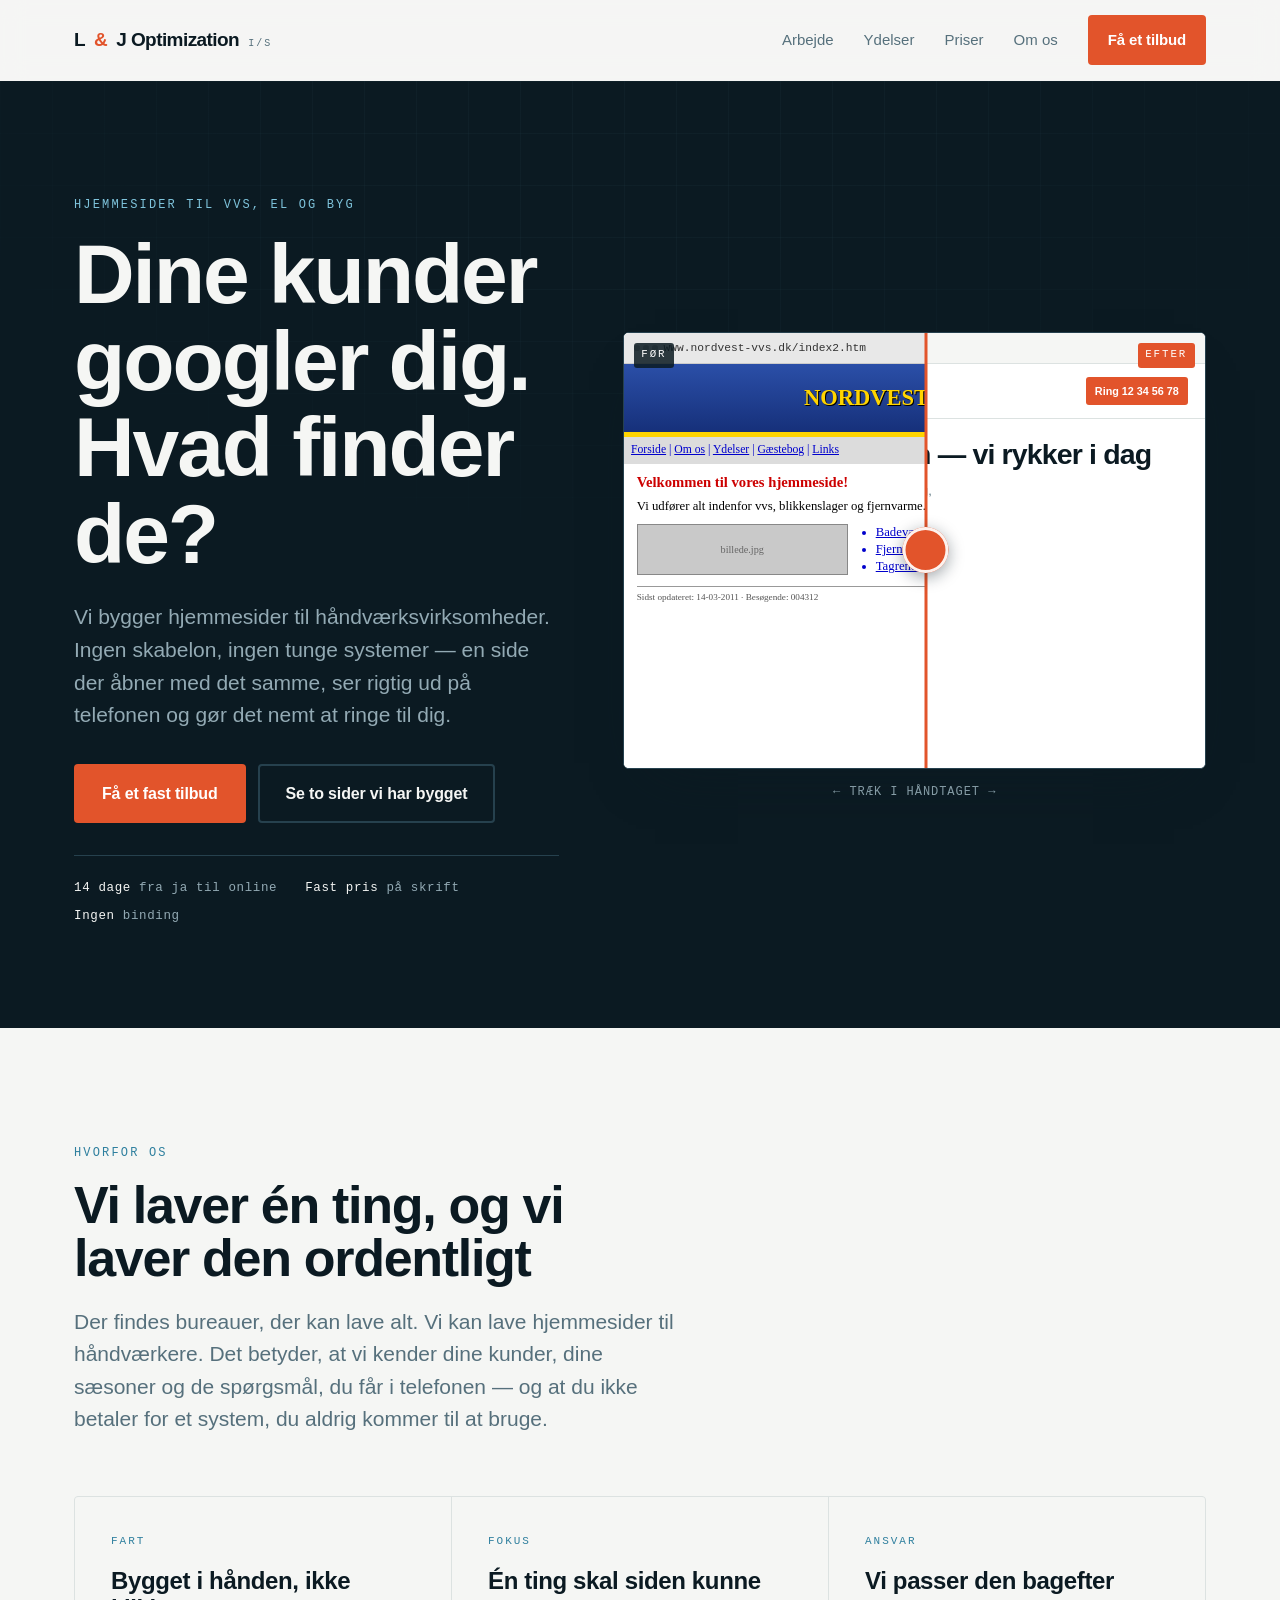
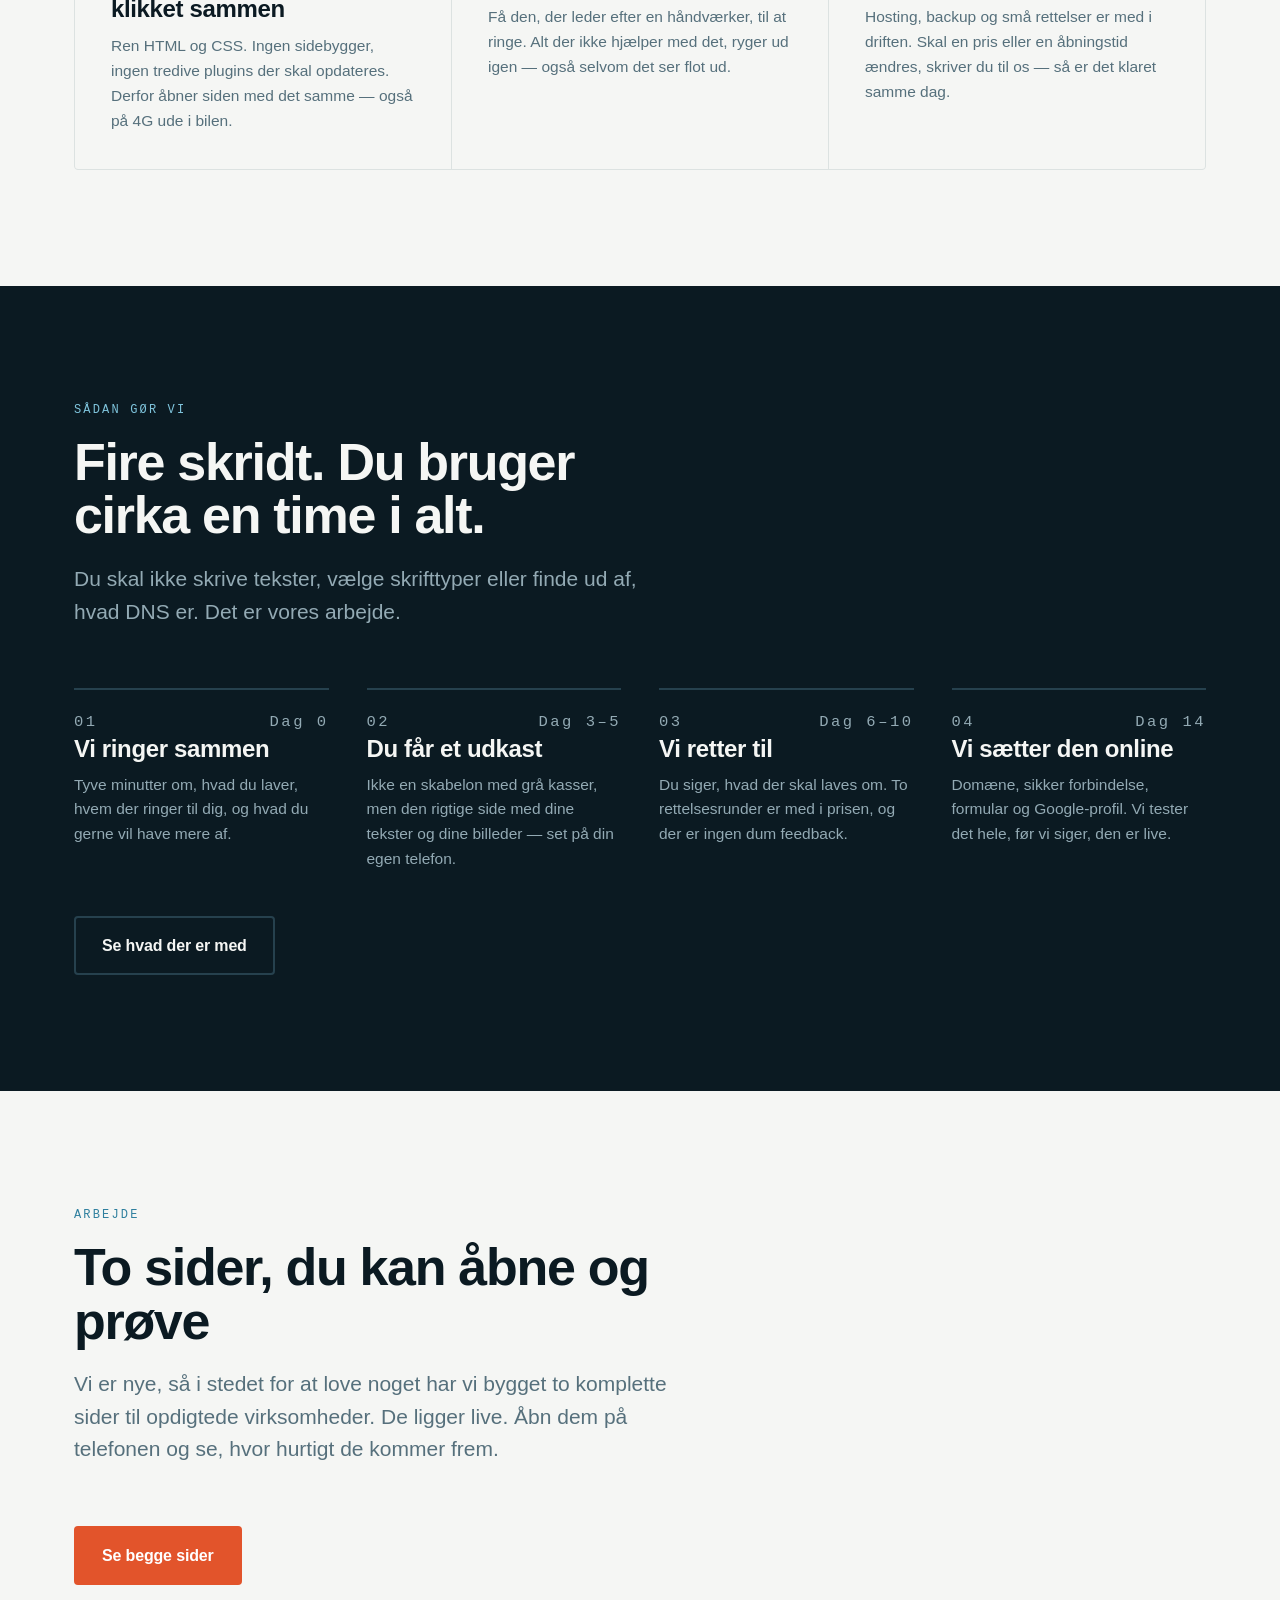
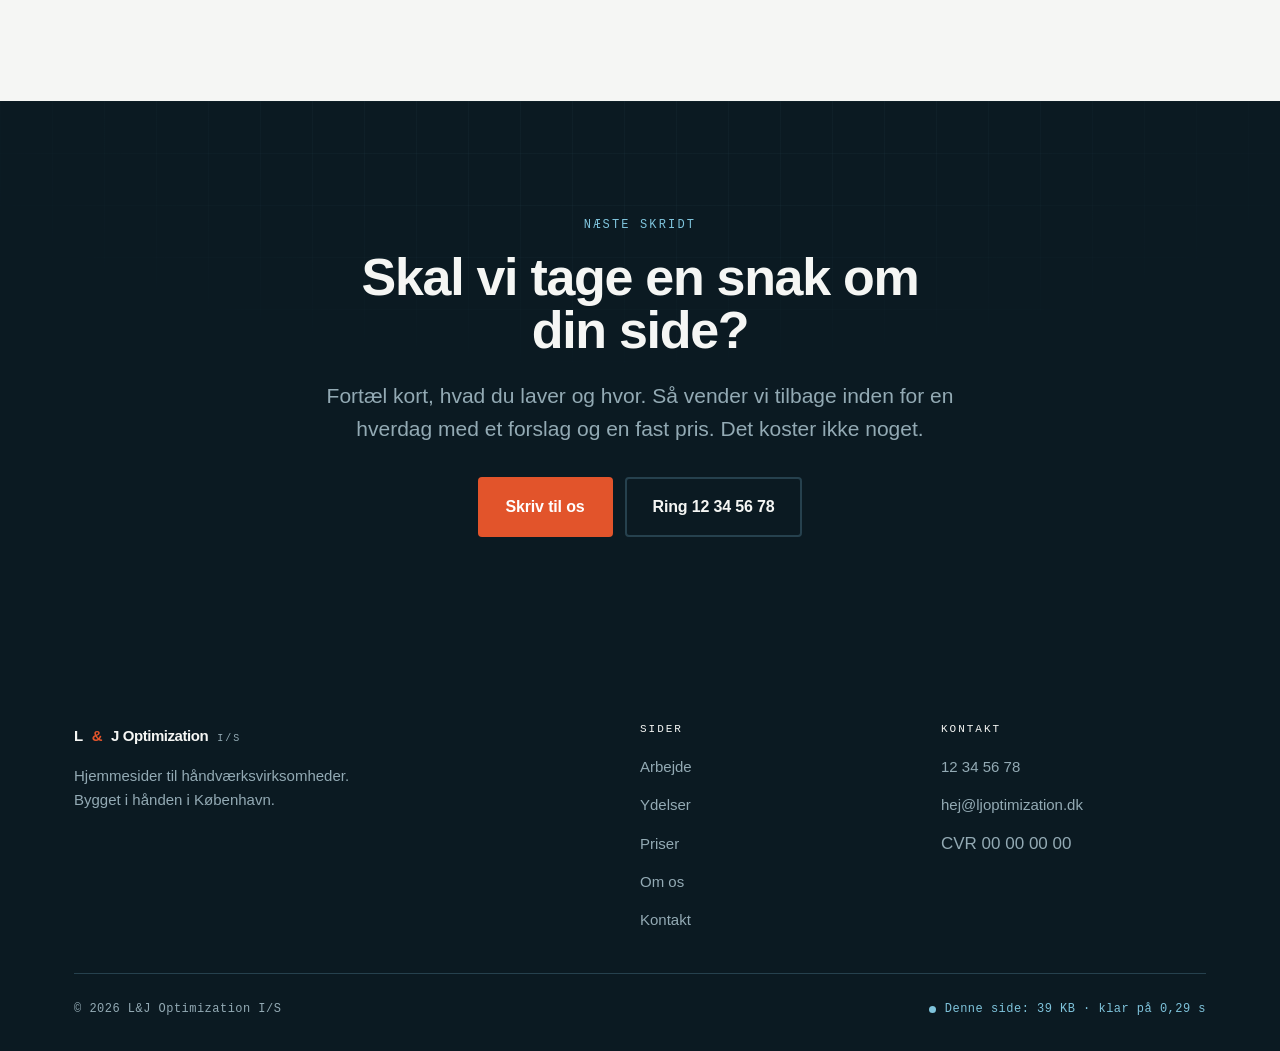
==== commit d7a59816: "Nyt site for L&J Optimization: statisk HTML/CSS, seks sider plus to demoer Co-Authored-By: Claude Fa" ====
--- a/index.html
+++ b/index.html
@@ -17,7 +17,7 @@
 <link rel="preconnect" href="https://fonts.googleapis.com">
 <link rel="preconnect" href="https://fonts.gstatic.com" crossorigin>
 <link href="https://fonts.googleapis.com/css2?family=Archivo:wght@600;700;800&family=IBM+Plex+Mono:wght@400;500&family=IBM+Plex+Sans:wght@400;500;600&display=swap" rel="stylesheet">
-<link rel="stylesheet" href="assets/css/site.css">
+<link rel="stylesheet" href="site.css">
 <script type="application/ld+json">
 {"@context":"https://schema.org","@type":"ProfessionalService","name":"L&J Optimization I/S","description":"Hjemmesider til VVS-virksomheder og andre håndværksfag.","url":"https://ljoptimization.dk/","email":"hej@ljoptimization.dk","telephone":"+4512345678","areaServed":"DK","address":{"@type":"PostalAddress","addressLocality":"København","addressCountry":"DK"}}
 </script>
@@ -228,7 +228,7 @@
   </div>
 </footer>
 
-<script src="assets/js/site.js" defer></script>
+<script src="site.js" defer></script>
 <style>@media (max-width:940px){.hero-grid{grid-template-columns:1fr !important}}</style>
 </body>
 </html>
--- a/site.css
+++ b/site.css
@@ -0,0 +1,351 @@
+/* =========================================================
+   L&J Optimization — site.css
+   Ét stylesheet til hele sitet. Rediger tokens øverst.
+   ========================================================= */
+
+:root{
+  /* Farver — kold/varm-system: koldt til information, varmt til handling */
+  --ink:#0B1A22;
+  --ink-2:#122A36;
+  --ink-3:#1B3B4A;
+  --paper:#F5F6F4;
+  --white:#FFFFFF;
+  --line:#DCE2E1;
+  --line-dark:#26414E;
+  --cold:#2E7F9E;
+  --cold-2:#7FC4DC;
+  --cold-soft:#E0EDF2;
+  --flame:#E2542B;
+  --flame-2:#C9451F;
+  --flame-soft:#FBE4DB;
+  --muted:#56707C;
+  --muted-dark:#93AAB4;
+
+  --display:'Archivo','Helvetica Neue',Arial,sans-serif;
+  --body:'IBM Plex Sans',-apple-system,BlinkMacSystemFont,'Segoe UI',Arial,sans-serif;
+  --mono:'IBM Plex Mono',ui-monospace,'SFMono-Regular',Consolas,monospace;
+
+  --r:4px;
+  --pad:clamp(20px,5vw,44px);
+  --maxw:1220px;
+  --space:clamp(64px,9vw,124px);
+  --space-sm:clamp(44px,6vw,76px);
+}
+
+*,*::before,*::after{box-sizing:border-box}
+html{scroll-behavior:smooth;-webkit-text-size-adjust:100%}
+body{
+  margin:0;background:var(--paper);color:var(--ink);
+  font-family:var(--body);font-size:17px;line-height:1.6;
+  -webkit-font-smoothing:antialiased;overflow-x:hidden;
+}
+img{max-width:100%;display:block}
+a{color:inherit}
+:focus-visible{outline:3px solid var(--flame);outline-offset:3px;border-radius:2px}
+
+@media (prefers-reduced-motion:reduce){
+  html{scroll-behavior:auto}
+  *,*::before,*::after{animation-duration:.001ms !important;transition-duration:.001ms !important}
+}
+
+.skip{position:absolute;left:-9999px;top:0;background:var(--ink);color:var(--paper);padding:12px 18px;z-index:200}
+.skip:focus{left:0}
+
+.wrap{width:100%;max-width:var(--maxw);margin:0 auto;padding-left:var(--pad);padding-right:var(--pad)}
+.wrap--narrow{max-width:900px}
+
+/* ---------- Typografi ---------- */
+h1,h2,h3,h4{font-family:var(--display);font-weight:800;letter-spacing:-.025em;line-height:1.03;margin:0}
+h1{font-size:clamp(40px,6.6vw,84px)}
+h2{font-size:clamp(30px,4.4vw,52px)}
+h3{font-size:clamp(19px,2.2vw,24px);letter-spacing:-.015em;line-height:1.2}
+h4{font-size:17px;letter-spacing:-.01em}
+p{margin:0 0 1em}
+.lead{font-size:clamp(17px,2.05vw,21px);line-height:1.55;color:var(--muted);max-width:58ch}
+.on-dark .lead{color:var(--muted-dark)}
+.small{font-size:14.5px;color:var(--muted)}
+
+.kicker{
+  font-family:var(--mono);font-size:12px;font-weight:500;letter-spacing:.18em;
+  text-transform:uppercase;color:var(--cold);display:block;margin:0 0 16px
+}
+.kicker--flame{color:var(--flame)}
+.on-dark .kicker{color:var(--cold-2)}
+
+/* ---------- Knapper ---------- */
+.btn{
+  display:inline-flex;align-items:center;gap:10px;
+  font-family:var(--display);font-weight:700;font-size:16px;letter-spacing:-.01em;
+  padding:15px 26px;border-radius:var(--r);text-decoration:none;border:2px solid transparent;
+  cursor:pointer;transition:transform .16s ease,background .16s ease,border-color .16s ease,color .16s ease
+}
+.btn:hover{transform:translateY(-2px)}
+.btn--primary{background:var(--flame);color:#fff}
+.btn--primary:hover{background:var(--flame-2);color:#fff}
+.btn--ghost{border-color:var(--line);color:var(--ink)}
+.btn--ghost:hover{border-color:var(--ink)}
+.on-dark .btn--ghost{border-color:var(--line-dark);color:var(--paper)}
+.on-dark .btn--ghost:hover{border-color:var(--paper)}
+.btn--wide{width:100%;justify-content:center}
+.btns{display:flex;flex-wrap:wrap;gap:12px}
+
+/* ---------- Header ---------- */
+.site-header{position:sticky;top:0;z-index:100;background:rgba(245,246,244,.9);backdrop-filter:blur(12px);border-bottom:1px solid transparent;transition:border-color .2s ease}
+.site-header[data-stuck="true"]{border-bottom-color:var(--line)}
+.site-header__inner{display:flex;align-items:center;justify-content:space-between;gap:20px;padding-top:15px;padding-bottom:15px}
+.logo{display:flex;align-items:baseline;gap:9px;text-decoration:none;font-family:var(--display);font-weight:800;font-size:19px;letter-spacing:-.03em;white-space:nowrap}
+.logo b{color:var(--flame)}
+.logo span{font-family:var(--mono);font-size:10px;font-weight:400;letter-spacing:.2em;color:var(--muted);text-transform:uppercase}
+.nav{display:flex;align-items:center;gap:30px}
+.nav a{font-size:15px;text-decoration:none;color:var(--muted);transition:color .15s ease;position:relative}
+.nav a:hover{color:var(--ink)}
+.nav a[aria-current="page"]{color:var(--ink)}
+.nav a[aria-current="page"]::after{content:"";position:absolute;left:0;right:0;bottom:-6px;height:2px;background:var(--flame)}
+.nav .btn{font-size:15px;padding:11px 18px;color:#fff}
+.nav .btn::after{display:none}
+
+.burger{display:none;width:44px;height:44px;border:1px solid var(--line);border-radius:var(--r);background:transparent;cursor:pointer;padding:0;align-items:center;justify-content:center}
+.burger i{display:block;width:18px;height:2px;background:var(--ink);position:relative}
+.burger i::before,.burger i::after{content:"";position:absolute;left:0;width:18px;height:2px;background:var(--ink)}
+.burger i::before{top:-6px}
+.burger i::after{top:6px}
+
+@media (max-width:980px){
+  .burger{display:inline-flex}
+  .nav{
+    position:fixed;inset:64px 0 auto;background:var(--paper);border-bottom:1px solid var(--line);
+    flex-direction:column;align-items:stretch;gap:0;padding:8px var(--pad) 24px;
+    transform:translateY(-120%);transition:transform .28s cubic-bezier(.3,.8,.4,1);z-index:99
+  }
+  .nav[data-open="true"]{transform:none}
+  .nav a{padding:16px 0;border-bottom:1px solid var(--line);font-family:var(--display);font-weight:700;font-size:20px;color:var(--ink)}
+  .nav a[aria-current="page"]::after{display:none}
+  .nav a[aria-current="page"]{color:var(--flame)}
+  .nav .btn{margin-top:18px;justify-content:center;font-size:17px;padding:15px 20px;border-bottom:0}
+}
+
+/* ---------- Sektioner ---------- */
+.section{padding-top:var(--space);padding-bottom:var(--space)}
+.section--sm{padding-top:var(--space-sm);padding-bottom:var(--space-sm)}
+.on-dark{background:var(--ink);color:var(--paper)}
+.on-white{background:var(--white)}
+.section__head{max-width:64ch;margin-bottom:clamp(36px,5vw,60px)}
+.section__head .lead{margin-top:20px}
+
+/* Blueprint-raster — bruges bag mørke bånd */
+.blueprint{position:relative;overflow:hidden}
+.blueprint::before{
+  content:"";position:absolute;inset:0;pointer-events:none;opacity:.5;
+  background-image:linear-gradient(rgba(127,196,220,.07) 1px,transparent 1px),
+                   linear-gradient(90deg,rgba(127,196,220,.07) 1px,transparent 1px);
+  background-size:52px 52px;
+  mask-image:radial-gradient(ellipse 80% 70% at 50% 0%,#000 30%,transparent 75%);
+  -webkit-mask-image:radial-gradient(ellipse 80% 70% at 50% 0%,#000 30%,transparent 75%)
+}
+.blueprint > *{position:relative;z-index:1}
+
+/* ---------- Sidehoved på undersider ---------- */
+.pagehead{padding-top:clamp(48px,7vw,90px);padding-bottom:clamp(44px,6vw,80px)}
+.pagehead__meta{
+  display:flex;flex-wrap:wrap;gap:8px 28px;margin-top:32px;padding-top:22px;
+  border-top:1px solid var(--line-dark);font-family:var(--mono);font-size:12.5px;
+  letter-spacing:.05em;color:var(--muted-dark)
+}
+.pagehead__meta b{color:var(--paper);font-weight:400}
+
+/* ---------- Reveal ---------- */
+.reveal{opacity:0;transform:translateY(16px);transition:opacity .6s ease,transform .6s cubic-bezier(.2,.7,.3,1)}
+.reveal.is-in{opacity:1;transform:none}
+@media (prefers-reduced-motion:reduce){.reveal{opacity:1;transform:none}}
+
+/* ---------- Før/efter ---------- */
+.compare{
+  position:relative;container-type:inline-size;aspect-ratio:4/3;
+  border-radius:6px;overflow:hidden;border:1px solid var(--line);background:#fff;
+  box-shadow:0 26px 54px -32px rgba(11,26,34,.6);--pos:52%
+}
+.on-dark .compare{border-color:var(--line-dark)}
+@media (max-width:940px){.compare{aspect-ratio:1/1}}
+.compare__pane{position:absolute;inset:0;overflow:hidden;font-size:clamp(8px,3.05cqw,15px)}
+.compare__pane--before{clip-path:inset(0 calc(100% - var(--pos)) 0 0)}
+.compare__tag{position:absolute;top:.9em;font-family:var(--mono);font-size:.72em;letter-spacing:.18em;text-transform:uppercase;padding:.35em .7em;border-radius:3px;z-index:3}
+.compare__tag--before{left:.9em;background:rgba(11,26,34,.85);color:#fff}
+.compare__tag--after{right:.9em;background:var(--flame);color:#fff}
+.compare__handle{position:absolute;top:0;bottom:0;left:var(--pos);width:3px;background:var(--flame);transform:translateX(-1.5px);z-index:4;pointer-events:none}
+.compare__handle::after{content:"";position:absolute;top:50%;left:50%;width:46px;height:46px;transform:translate(-50%,-50%);border-radius:50%;background:var(--flame);box-shadow:0 4px 16px rgba(11,26,34,.4),inset 0 0 0 3px rgba(255,255,255,.92)}
+.compare__range{position:absolute;inset:0;width:100%;height:100%;margin:0;z-index:5;appearance:none;-webkit-appearance:none;background:transparent;cursor:ew-resize}
+.compare__range::-webkit-slider-thumb{-webkit-appearance:none;width:54px;height:100vh;background:transparent;cursor:ew-resize}
+.compare__range::-moz-range-thumb{width:54px;height:100vh;border:0;background:transparent;cursor:ew-resize}
+.compare__hint{margin:14px 0 0;font-family:var(--mono);font-size:12px;letter-spacing:.08em;color:var(--muted);text-align:center;text-transform:uppercase}
+.on-dark .compare__hint{color:var(--muted-dark)}
+
+/* mini-browser inde i før/efter */
+.mini{height:100%;display:flex;flex-direction:column}
+.mini__bar{flex:0 0 auto;display:flex;align-items:center;gap:.5em;padding:.55em .9em;font-family:var(--mono);font-size:.75em;border-bottom:1px solid rgba(0,0,0,.12)}
+.mini__dots{display:flex;gap:.3em}
+.mini__dots i{width:.5em;height:.5em;border-radius:50%;background:currentColor;opacity:.35;display:block}
+.mini__body{flex:1 1 auto;overflow:hidden}
+.mini--old{background:#fff;color:#000;font-family:'Times New Roman',Times,serif}
+.mini--old .mini__bar{background:#e8e8e8;color:#333}
+.old-banner{background:linear-gradient(#2b4fa8,#16307a);color:#ffd400;text-align:center;padding:.7em;font-weight:bold;font-size:1.5em;text-shadow:1px 1px 0 #000;border-bottom:.25em solid #ffd400}
+.old-nav{background:#dcdcdc;padding:.35em .6em;font-size:.78em;color:#00c}
+.old-body{padding:.9em 1em;font-size:.85em;line-height:1.35}
+.old-body h4{margin:0 0 .5em;font-size:1.15em;color:#c00;font-family:inherit;font-weight:bold;letter-spacing:0}
+.old-body p{margin:0 0 .7em}
+.old-cols{display:flex;gap:1em;margin-bottom:.8em}
+.old-cols ul{margin:0;padding-left:1.2em;color:#00c}
+.old-img{flex:0 0 38%;background:#c9c9c9;border:1px solid #888;display:flex;align-items:center;justify-content:center;color:#666;font-size:.8em;min-height:4.2em}
+.old-foot{border-top:1px solid #999;padding-top:.5em;font-size:.72em;color:#555}
+.mini--new{background:var(--white);color:var(--ink);font-family:var(--body)}
+.mini--new .mini__bar{background:var(--paper);color:var(--muted);border-bottom-color:var(--line)}
+.new-top{display:flex;align-items:center;justify-content:space-between;padding:.85em 1.1em;border-bottom:1px solid var(--line)}
+.new-logo{font-family:var(--display);font-weight:800;font-size:.95em;letter-spacing:-.02em}
+.new-call{background:var(--flame);color:#fff;font-weight:600;font-size:.72em;padding:.5em .85em;border-radius:3px;white-space:nowrap}
+.new-hero{padding:1.4em 1.1em 1.1em}
+.new-hero h4{font-family:var(--display);font-weight:800;font-size:1.9em;line-height:1.02;letter-spacing:-.03em;margin:0 0 .45em}
+.new-hero p{margin:0 0 1em;font-size:.85em;color:var(--muted);line-height:1.45;max-width:24em}
+.new-btns{display:flex;gap:.5em;flex-wrap:wrap}
+.new-btns span{font-size:.78em;font-weight:600;padding:.6em 1em;border-radius:3px}
+.new-btns span:first-child{background:var(--ink);color:#fff}
+.new-btns span:last-child{border:1px solid var(--line)}
+.new-chips{display:flex;gap:.45em;flex-wrap:wrap;padding:0 1.1em 1.2em;margin-top:1.2em}
+.new-chips i{font-style:normal;font-family:var(--mono);font-size:.68em;letter-spacing:.1em;text-transform:uppercase;background:var(--cold-soft);color:var(--cold);padding:.45em .7em;border-radius:3px}
+
+/* ---------- Kort ---------- */
+.grid{display:grid;gap:1px;background:var(--line);border:1px solid var(--line);border-radius:var(--r);overflow:hidden}
+.grid--2{grid-template-columns:repeat(2,1fr)}
+.grid--3{grid-template-columns:repeat(3,1fr)}
+.on-dark .grid{background:var(--line-dark);border-color:var(--line-dark)}
+@media (max-width:900px){.grid--3{grid-template-columns:repeat(2,1fr)}}
+@media (max-width:620px){.grid--3,.grid--2{grid-template-columns:1fr}}
+.card{background:var(--paper);padding:clamp(24px,3vw,36px)}
+.on-dark .card{background:var(--ink)}
+.card__kicker{font-family:var(--mono);font-size:11px;letter-spacing:.18em;text-transform:uppercase;color:var(--cold);display:block;margin-bottom:16px}
+.on-dark .card__kicker{color:var(--cold-2)}
+.card h3{margin-bottom:10px}
+.card p{margin:0;color:var(--muted);font-size:15.5px}
+.on-dark .card p{color:var(--muted-dark)}
+
+/* ---------- Trin ---------- */
+.steps{display:grid;grid-template-columns:repeat(4,1fr);gap:clamp(20px,3vw,38px)}
+@media (max-width:900px){.steps{grid-template-columns:repeat(2,1fr)}}
+@media (max-width:560px){.steps{grid-template-columns:1fr}}
+.step{border-top:2px solid var(--line-dark);padding-top:20px}
+.step__no{font-family:var(--mono);font-size:12px;letter-spacing:.16em;color:var(--flame);display:flex;justify-content:space-between;margin-bottom:16px}
+.step__no span{color:var(--muted-dark)}
+.step h3{margin-bottom:9px}
+.step p{margin:0;color:var(--muted-dark);font-size:15.5px}
+
+/* ---------- Case-kort ---------- */
+.cases{display:grid;gap:clamp(24px,3vw,36px)}
+.case{
+  display:grid;grid-template-columns:minmax(0,7fr) minmax(0,5fr);gap:clamp(24px,4vw,54px);
+  align-items:center;background:var(--white);border:1px solid var(--line);
+  border-radius:var(--r);padding:clamp(24px,3.4vw,44px)
+}
+@media (max-width:860px){.case{grid-template-columns:1fr}}
+.case__shot{border:1px solid var(--line);border-radius:var(--r);overflow:hidden;background:var(--paper);container-type:inline-size;aspect-ratio:16/11;box-shadow:0 20px 40px -30px rgba(11,26,34,.5)}
+.case__shot .mini{font-size:clamp(8px,3cqw,14px)}
+.case__label{font-family:var(--mono);font-size:11px;letter-spacing:.18em;text-transform:uppercase;color:var(--cold);display:block;margin-bottom:14px}
+.case h3{margin-bottom:12px;font-size:clamp(22px,3vw,30px)}
+.case p{color:var(--muted);font-size:16px}
+.case__specs{list-style:none;margin:22px 0 26px;padding:0;border-top:1px solid var(--line)}
+.case__specs li{display:flex;justify-content:space-between;gap:16px;padding:10px 0;border-bottom:1px solid var(--line);font-family:var(--mono);font-size:12.5px;letter-spacing:.03em;color:var(--muted)}
+.case__specs b{color:var(--ink);font-weight:500;text-align:right}
+
+/* ---------- Priser ---------- */
+.prices{display:grid;grid-template-columns:repeat(2,1fr);gap:clamp(18px,2.4vw,28px);align-items:start}
+@media (max-width:800px){.prices{grid-template-columns:1fr}}
+.price{background:var(--white);border:1px solid var(--line);border-radius:var(--r);padding:clamp(26px,3.2vw,40px);position:relative}
+.price--lead{border-color:var(--ink);box-shadow:0 22px 44px -34px rgba(11,26,34,.65)}
+.price__flag{position:absolute;top:-11px;left:clamp(26px,3.2vw,40px);background:var(--ink);color:#fff;font-family:var(--mono);font-size:10.5px;letter-spacing:.16em;text-transform:uppercase;padding:5px 10px;border-radius:2px}
+.price h3{margin-bottom:6px}
+.price__sub{color:var(--muted);font-size:15px;margin:0 0 24px}
+.price__amount{font-family:var(--display);font-weight:800;font-size:clamp(34px,4.4vw,46px);letter-spacing:-.035em;line-height:1;margin:0}
+.price__unit{font-family:var(--mono);font-size:12px;letter-spacing:.1em;color:var(--muted);text-transform:uppercase;margin:10px 0 26px}
+.price ul{list-style:none;margin:0 0 30px;padding:0;border-top:1px solid var(--line)}
+.price li{padding:11px 0 11px 26px;border-bottom:1px solid var(--line);font-size:15.5px;position:relative}
+.price li::before{content:"";position:absolute;left:2px;top:19px;width:9px;height:9px;border-radius:2px;background:var(--cold-soft);border:1px solid var(--cold)}
+.runstrip{margin-top:28px;background:var(--cold-soft);border-radius:var(--r);padding:24px clamp(20px,2.6vw,32px);display:flex;flex-wrap:wrap;gap:14px 30px;align-items:center;justify-content:space-between}
+.runstrip p{margin:0;font-size:15.5px;max-width:62ch}
+.runstrip b{font-family:var(--display);font-size:19px}
+
+/* ---------- Sammenligningstabel ---------- */
+.table{width:100%;border-collapse:collapse;font-size:15.5px}
+.table th,.table td{text-align:left;padding:14px 16px;border-bottom:1px solid var(--line);vertical-align:top}
+.table thead th{font-family:var(--mono);font-size:11px;letter-spacing:.16em;text-transform:uppercase;color:var(--muted);font-weight:400;border-bottom:2px solid var(--ink)}
+.table td:first-child{font-weight:600}
+.table .yes{color:var(--cold);font-weight:600}
+.table .no{color:var(--muted)}
+.table-scroll{overflow-x:auto}
+
+/* ---------- Om os ---------- */
+.people{display:grid;grid-template-columns:1fr 1fr;gap:clamp(16px,2.4vw,26px)}
+@media (max-width:620px){.people{grid-template-columns:1fr}}
+.person{background:var(--white);border:1px solid var(--line);border-radius:var(--r);padding:clamp(24px,3vw,32px)}
+.person__mark{font-family:var(--display);font-weight:800;font-size:40px;color:var(--flame);line-height:1;margin:0 0 20px}
+.person h3{margin-bottom:6px}
+.person__role{font-family:var(--mono);font-size:11px;letter-spacing:.16em;text-transform:uppercase;color:var(--muted);margin:0 0 14px}
+.person p{margin:0;color:var(--muted);font-size:15px}
+.offer{border-left:3px solid var(--flame);padding-left:22px}
+.offer p{margin:0}
+
+/* ---------- FAQ ---------- */
+.faq{max-width:860px;border-top:1px solid var(--line)}
+.faq details{border-bottom:1px solid var(--line)}
+.faq summary{list-style:none;cursor:pointer;padding:22px 46px 22px 0;position:relative;font-family:var(--display);font-weight:700;font-size:clamp(17px,2vw,21px);letter-spacing:-.015em}
+.faq summary::-webkit-details-marker{display:none}
+.faq summary::after{content:"+";position:absolute;right:6px;top:50%;transform:translateY(-50%);font-family:var(--mono);font-size:22px;color:var(--flame);line-height:1}
+.faq details[open] summary::after{content:"–"}
+.faq details p{margin:0 0 24px;color:var(--muted);max-width:72ch}
+
+/* ---------- Kontakt / formular ---------- */
+.contact{display:grid;grid-template-columns:minmax(0,5fr) minmax(0,6fr);gap:clamp(32px,5vw,68px);align-items:start}
+@media (max-width:860px){.contact{grid-template-columns:1fr}}
+.contact__direct{margin-top:32px;display:grid;gap:14px}
+.contact__direct a{display:flex;align-items:baseline;gap:16px;text-decoration:none;padding-bottom:14px;border-bottom:1px solid var(--line-dark)}
+.contact__direct b{font-family:var(--mono);font-size:11px;letter-spacing:.18em;text-transform:uppercase;color:var(--muted-dark);min-width:78px;font-weight:400}
+.contact__direct span{font-family:var(--display);font-weight:700;font-size:clamp(18px,2.2vw,23px);letter-spacing:-.015em}
+.contact__direct a:hover span{color:var(--flame)}
+
+form.lead-form{background:var(--ink-2);border-radius:var(--r);padding:clamp(24px,3.2vw,38px)}
+.field{margin-bottom:18px}
+.field label{display:block;font-family:var(--mono);font-size:11px;letter-spacing:.16em;text-transform:uppercase;color:var(--muted-dark);margin-bottom:8px}
+.field input,.field textarea,.field select{
+  width:100%;background:#08151C;border:1px solid var(--line-dark);border-radius:3px;color:var(--paper);
+  font-family:var(--body);font-size:16px;padding:13px 14px;transition:border-color .15s ease
+}
+.field input:focus,.field textarea:focus,.field select:focus{border-color:var(--cold)}
+.field textarea{min-height:120px;resize:vertical}
+.field--row{display:grid;grid-template-columns:1fr 1fr;gap:18px}
+@media (max-width:520px){.field--row{grid-template-columns:1fr}}
+.hp{position:absolute;left:-9999px}
+.form__note{margin:16px 0 0;font-size:13.5px;color:var(--muted-dark);text-align:center}
+.form__status{margin:18px 0 0;padding:14px 16px;border-radius:3px;font-size:15px;display:none}
+.form__status[data-state="ok"]{display:block;background:rgba(46,127,158,.18);border:1px solid var(--cold);color:#CDE7F1}
+.form__status[data-state="error"]{display:block;background:rgba(226,84,43,.15);border:1px solid var(--flame);color:#F6CFC2}
+
+/* ---------- Slut-CTA ---------- */
+.endcta{text-align:center}
+.endcta h2{max-width:20ch;margin:0 auto 22px}
+.endcta .lead{margin:0 auto 32px}
+.endcta .btns{justify-content:center}
+
+/* ---------- Footer ---------- */
+.site-footer{background:var(--ink);color:var(--muted-dark);padding-top:clamp(48px,6vw,72px);padding-bottom:32px}
+.site-footer__grid{display:grid;grid-template-columns:minmax(0,2fr) repeat(2,minmax(0,1fr));gap:36px;padding-bottom:40px;border-bottom:1px solid var(--line-dark)}
+@media (max-width:760px){.site-footer__grid{grid-template-columns:1fr 1fr}.site-footer__brand{grid-column:1/-1}}
+.site-footer h4{color:var(--paper);font-family:var(--mono);font-size:11px;font-weight:400;letter-spacing:.18em;text-transform:uppercase;margin:0 0 18px}
+.site-footer ul{list-style:none;margin:0;padding:0;display:grid;gap:11px}
+.site-footer a{text-decoration:none;font-size:15px}
+.site-footer a:hover{color:var(--paper)}
+.site-footer .logo{color:var(--paper);margin-bottom:16px}
+.site-footer .logo span{color:var(--muted-dark)}
+.site-footer__brand p{max-width:38ch;font-size:15px;margin:0}
+.site-footer__bar{display:flex;flex-wrap:wrap;gap:10px 28px;justify-content:space-between;align-items:center;padding-top:26px;font-family:var(--mono);font-size:12px;letter-spacing:.04em}
+
+/* Vægtmåler — måler den faktiske side i browseren */
+.weight{display:inline-flex;align-items:center;gap:9px;color:var(--cold-2)}
+.weight::before{content:"";width:7px;height:7px;border-radius:50%;background:var(--cold-2);flex:0 0 auto;animation:pulse 2.4s ease-in-out infinite}
+@keyframes pulse{0%,100%{opacity:.35}50%{opacity:1}}
+.weight[hidden]{display:none}
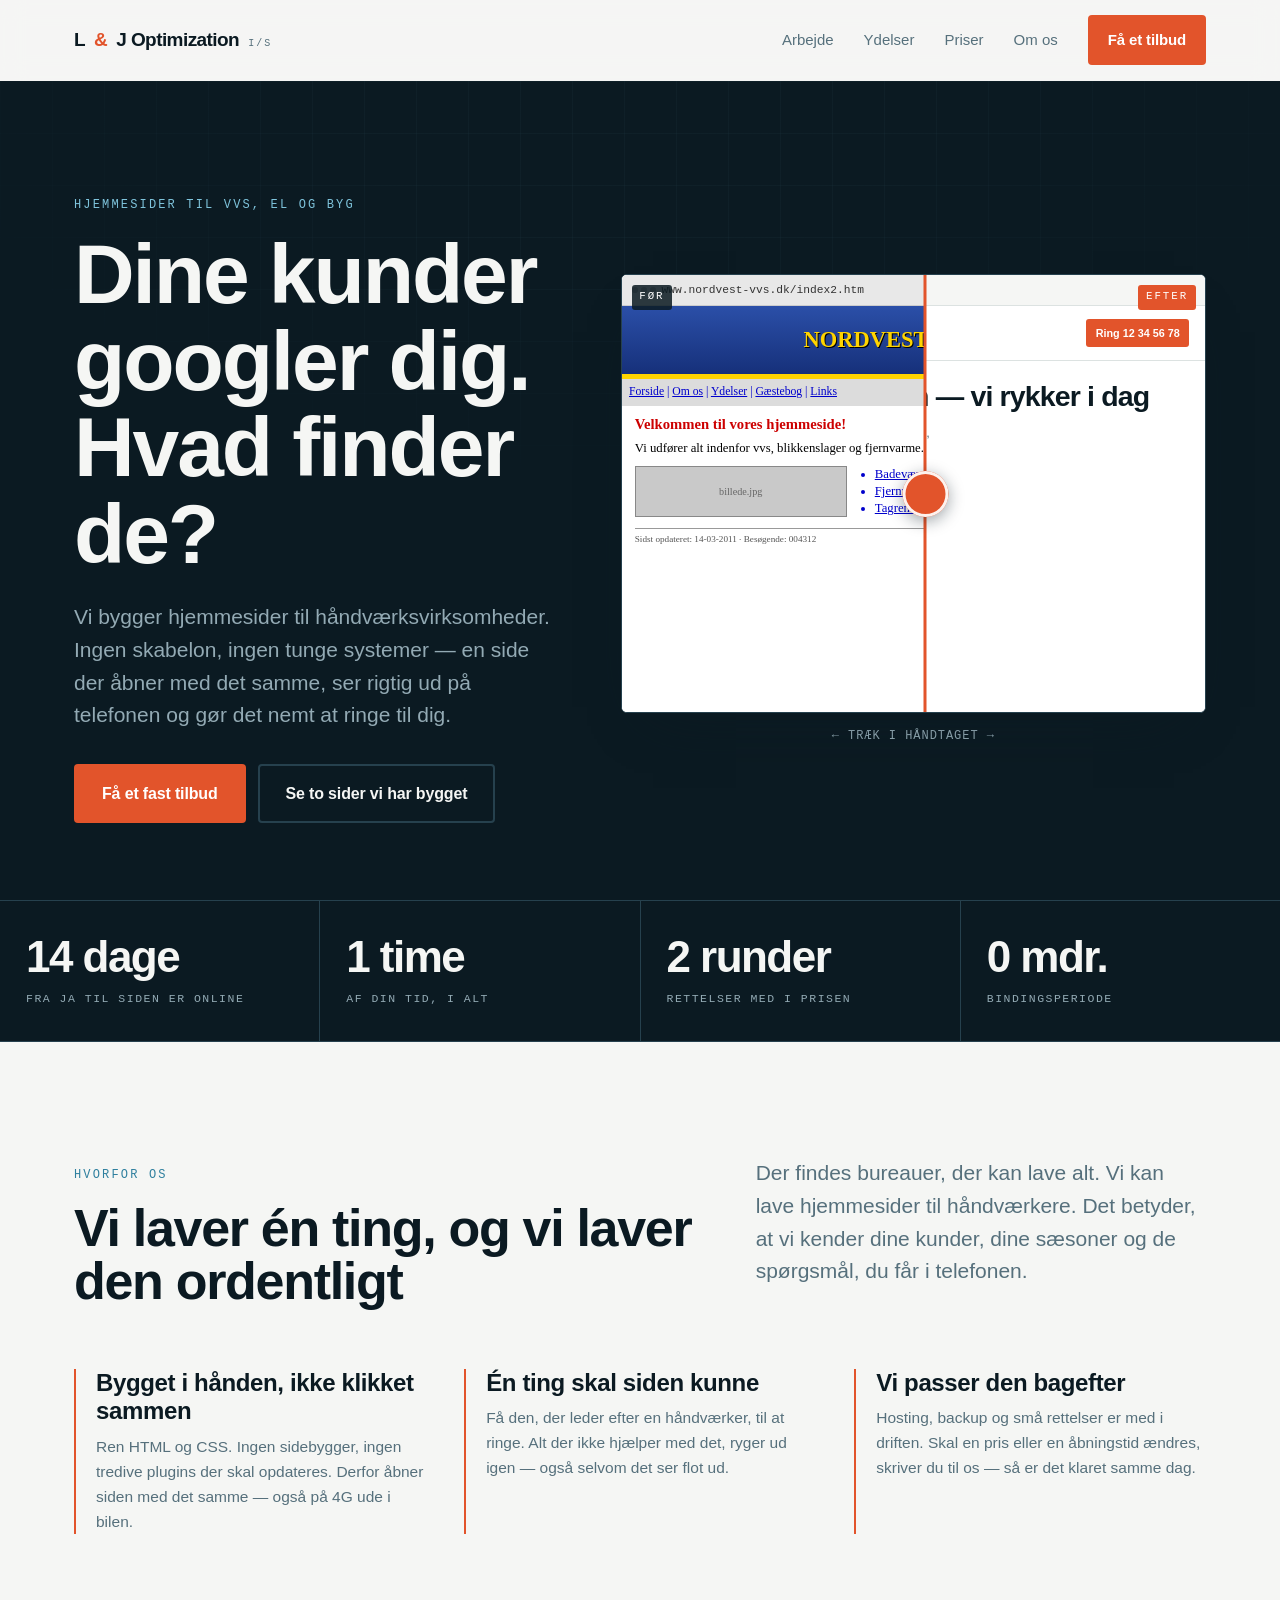
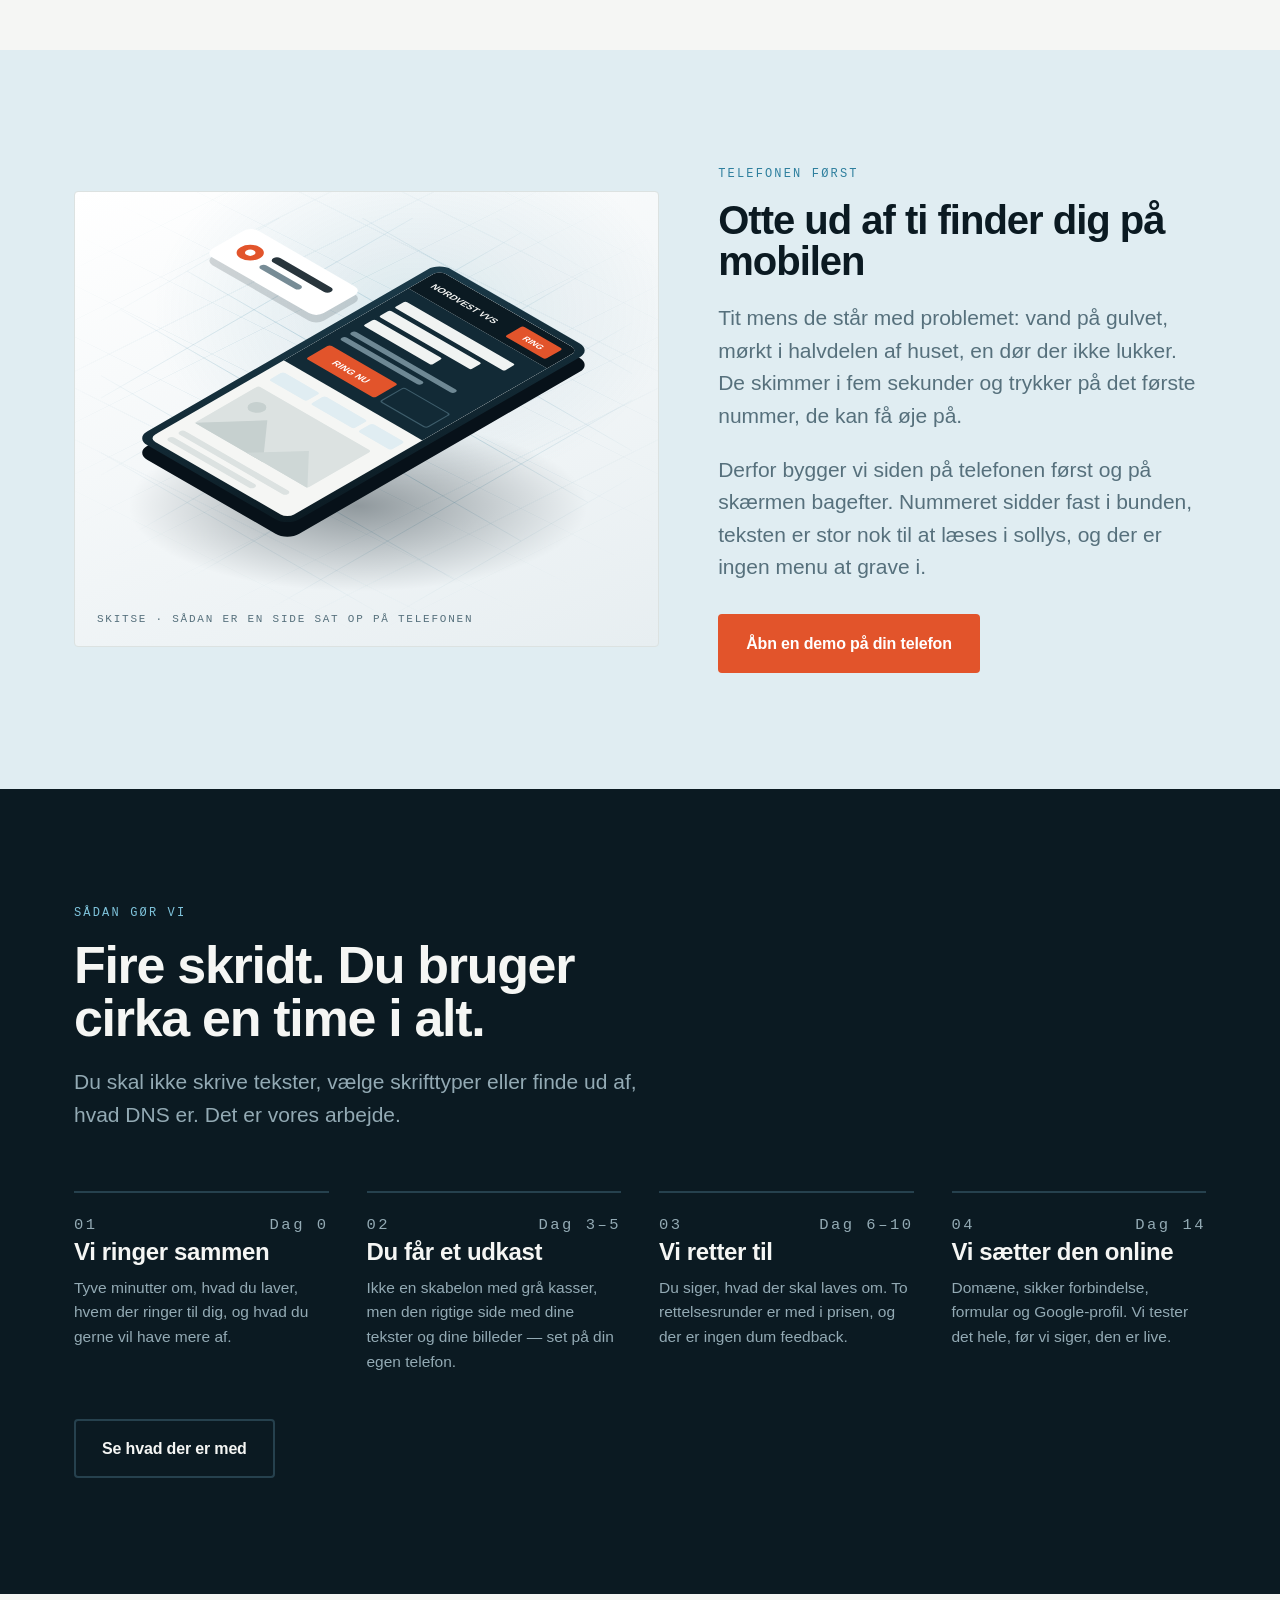
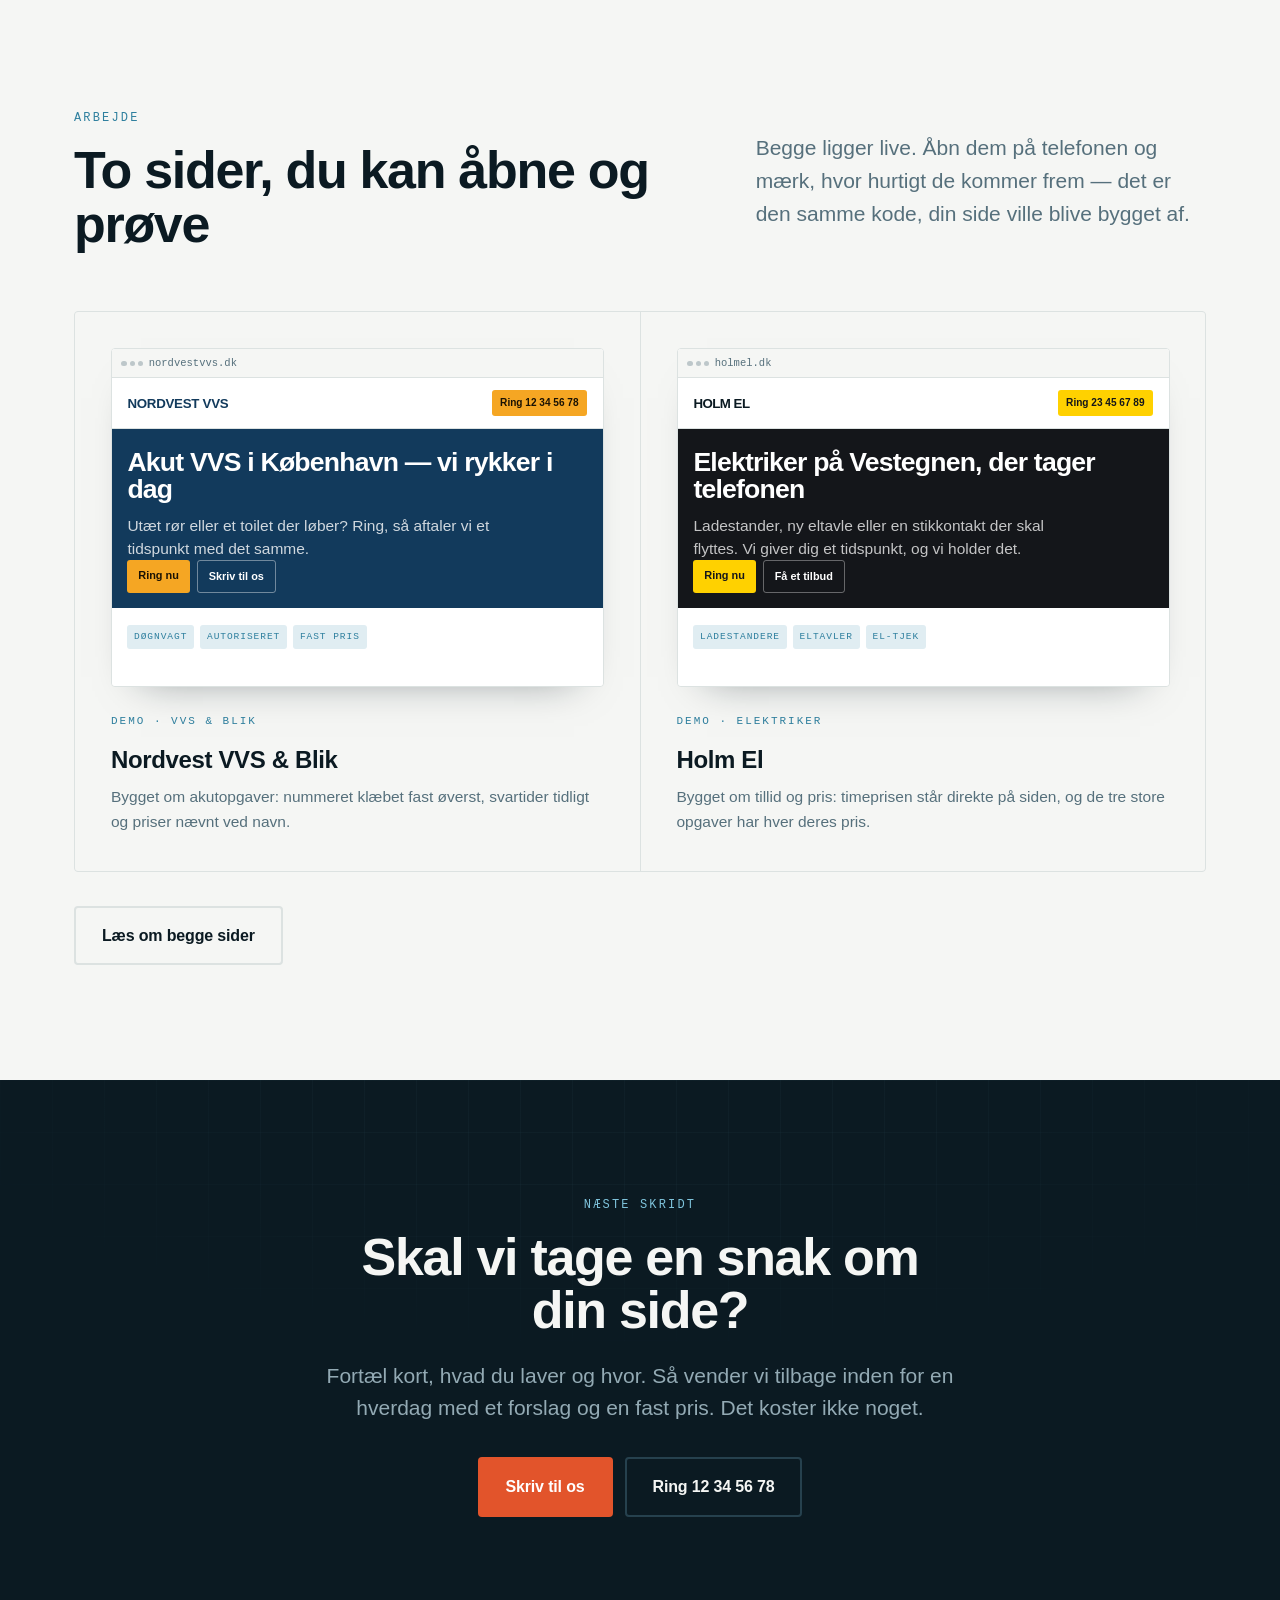
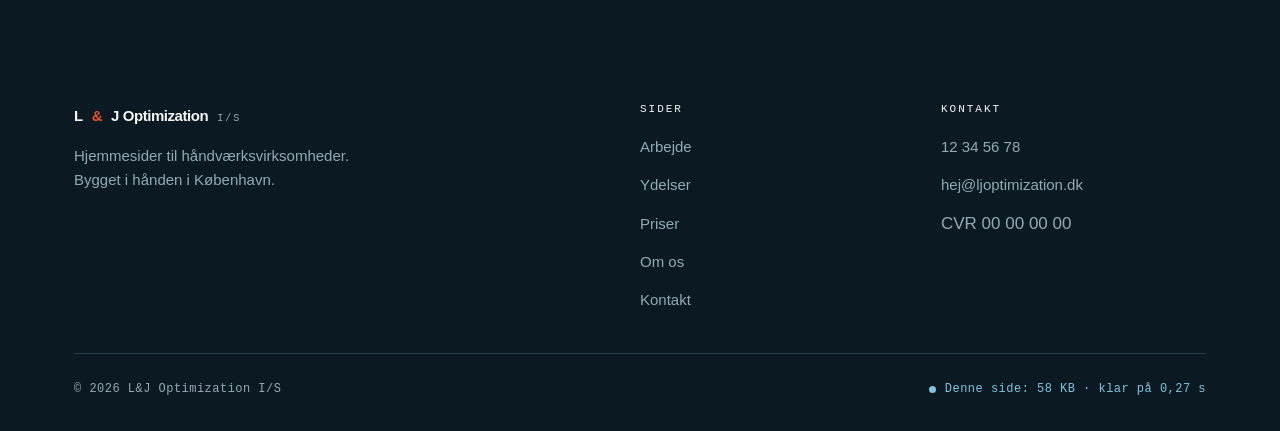
==== commit ea25c71b: "Bryd ensformigheden: isometriske renders, mere variation, vejvisning Siderne kørte i samme takt hele" ====
--- a/index.html
+++ b/index.html
@@ -42,10 +42,10 @@
 <main id="main">
 
   <!-- HERO -->
-  <section class="section on-dark blueprint" style="padding-bottom:clamp(56px,7vw,96px)">
-    <div class="wrap">
-      <div style="display:grid;grid-template-columns:minmax(0,5fr) minmax(0,6fr);gap:clamp(36px,5vw,64px);align-items:center" class="hero-grid">
-        <div>
+  <section class="section on-dark blueprint" style="padding-bottom:clamp(48px,6vw,80px)">
+    <div class="wrap">
+      <div class="split">
+        <div class="split__body">
           <span class="kicker">Hjemmesider til VVS, el og byg</span>
           <h1>Dine kunder googler dig.<br>Hvad finder de?</h1>
           <p class="lead" style="margin-top:24px">Vi bygger hjemmesider til håndværksvirksomheder. Ingen skabelon, ingen tunge systemer — en side der åbner med det samme, ser rigtig ud på telefonen og gør det nemt at ringe til dig.</p>
@@ -53,7 +53,6 @@
             <a class="btn btn--primary" href="kontakt.html">Få et fast tilbud</a>
             <a class="btn btn--ghost" href="arbejde.html">Se to sider vi har bygget</a>
           </div>
-          <p class="pagehead__meta"><span><b>14 dage</b> fra ja til online</span><span><b>Fast pris</b> på skrift</span><span><b>Ingen</b> binding</span></p>
         </div>
 
         <div>
@@ -101,31 +100,146 @@
     </div>
   </section>
 
+  <!-- TALBÅND -->
+  <section class="on-dark">
+    <div class="statband">
+      <div class="stat"><b>14 dage</b><span>Fra ja til siden er online</span></div>
+      <div class="stat"><b>1 time</b><span>Af din tid, i alt</span></div>
+      <div class="stat"><b>2 runder</b><span>Rettelser med i prisen</span></div>
+      <div class="stat"><b>0 mdr.</b><span>Bindingsperiode</span></div>
+    </div>
+  </section>
+
   <!-- POSITIONERING -->
   <section class="section">
     <div class="wrap">
-      <div class="section__head reveal">
-        <span class="kicker">Hvorfor os</span>
-        <h2>Vi laver én ting, og vi laver den ordentligt</h2>
-        <p class="lead">Der findes bureauer, der kan lave alt. Vi kan lave hjemmesider til håndværkere. Det betyder, at vi kender dine kunder, dine sæsoner og de spørgsmål, du får i telefonen — og at du ikke betaler for et system, du aldrig kommer til at bruge.</p>
-      </div>
-
-      <div class="grid grid--3 reveal">
-        <article class="card">
-          <span class="card__kicker">Fart</span>
+      <div class="section__head section__head--split reveal">
+        <div>
+          <span class="kicker">Hvorfor os</span>
+          <h2>Vi laver én ting, og vi laver den ordentligt</h2>
+        </div>
+        <p class="lead">Der findes bureauer, der kan lave alt. Vi kan lave hjemmesider til håndværkere. Det betyder, at vi kender dine kunder, dine sæsoner og de spørgsmål, du får i telefonen.</p>
+      </div>
+
+      <div class="pledges reveal">
+        <div class="pledge">
           <h3>Bygget i hånden, ikke klikket sammen</h3>
           <p>Ren HTML og CSS. Ingen sidebygger, ingen tredive plugins der skal opdateres. Derfor åbner siden med det samme — også på 4G ude i bilen.</p>
-        </article>
-        <article class="card">
-          <span class="card__kicker">Fokus</span>
+        </div>
+        <div class="pledge">
           <h3>Én ting skal siden kunne</h3>
           <p>Få den, der leder efter en håndværker, til at ringe. Alt der ikke hjælper med det, ryger ud igen — også selvom det ser flot ud.</p>
-        </article>
-        <article class="card">
-          <span class="card__kicker">Ansvar</span>
+        </div>
+        <div class="pledge">
           <h3>Vi passer den bagefter</h3>
           <p>Hosting, backup og små rettelser er med i driften. Skal en pris eller en åbningstid ændres, skriver du til os — så er det klaret samme dag.</p>
-        </article>
+        </div>
+      </div>
+    </div>
+  </section>
+
+  <!-- MOBIL — 3D-RENDER -->
+  <section class="section on-cold">
+    <div class="wrap">
+      <div class="split split--flip">
+        <div class="split__body">
+          <span class="kicker">Telefonen først</span>
+          <h2>Otte ud af ti finder dig på mobilen</h2>
+          <p class="lead">Tit mens de står med problemet: vand på gulvet, mørkt i halvdelen af huset, en dør der ikke lukker. De skimmer i fem sekunder og trykker på det første nummer, de kan få øje på.</p>
+          <p class="lead">Derfor bygger vi siden på telefonen først og på skærmen bagefter. Nummeret sidder fast i bunden, teksten er stor nok til at læses i sollys, og der er ingen menu at grave i.</p>
+          <div class="btns" style="margin-top:30px">
+            <a class="btn btn--primary" href="demo-vvs.html">Åbn en demo på din telefon</a>
+          </div>
+        </div>
+
+        <div class="render render--light">
+          <svg viewBox="0 0 620 470" role="img" aria-label="Isometrisk tegning af en telefon med en håndværkerhjemmeside på skærmen og en indgående opkaldsbesked, der svæver over den.">
+            <defs>
+              <linearGradient id="ph-body" x1="0" y1="0" x2="1" y2="1">
+                <stop offset="0" stop-color="#1B3B4A"/><stop offset="1" stop-color="#0B1A22"/>
+              </linearGradient>
+              <radialGradient id="ph-shadow" cx="0.5" cy="0.5" r="0.5">
+                <stop offset="0" stop-color="#0B1A22" stop-opacity="0.42"/>
+                <stop offset="1" stop-color="#0B1A22" stop-opacity="0"/>
+              </radialGradient>
+              <radialGradient id="ph-fade" cx="0.5" cy="0.45" r="0.55">
+                <stop offset="0.2" stop-color="#fff"/><stop offset="1" stop-color="#000"/>
+              </radialGradient>
+              <mask id="ph-grid-mask" maskUnits="userSpaceOnUse" x="0" y="0" width="620" height="470">
+                <rect width="620" height="470" fill="url(#ph-fade)"/>
+              </mask>
+              <clipPath id="ph-screen"><rect x="9" y="9" width="187" height="392" rx="9"/></clipPath>
+            </defs>
+
+            <!-- isometrisk gulvraster -->
+            <g mask="url(#ph-grid-mask)">
+              <g transform="matrix(0.866,0.5,-0.866,0.5,395,52)" stroke="#2E7F9E" stroke-opacity="0.30" stroke-width="1" vector-effect="non-scaling-stroke" fill="none">
+                <path d="M-160,-90 L-160,540 M-70,-90 L-70,540 M20,-90 L20,540 M110,-90 L110,540 M200,-90 L200,540 M290,-90 L290,540 M380,-90 L380,540"/>
+                <path d="M-160,-90 L380,-90 M-160,0 L380,0 M-160,90 L380,90 M-160,180 L380,180 M-160,270 L380,270 M-160,360 L380,360 M-160,450 L380,450 M-160,540 L380,540"/>
+              </g>
+            </g>
+
+            <!-- skygge under telefonen -->
+            <ellipse cx="300" cy="336" rx="268" ry="100" fill="url(#ph-shadow)"/>
+
+            <!-- telefonens tykkelse -->
+            <g transform="translate(0,17)">
+              <g transform="matrix(0.866,0.5,-0.866,0.5,395,52)">
+                <rect x="0" y="0" width="205" height="410" rx="16" fill="#071119"/>
+              </g>
+            </g>
+
+            <!-- telefonen -->
+            <g transform="matrix(0.866,0.5,-0.866,0.5,395,52)">
+              <rect x="0" y="0" width="205" height="410" rx="16" fill="url(#ph-body)"/>
+              <rect x="9" y="9" width="187" height="392" rx="9" fill="#F5F6F4"/>
+              <g clip-path="url(#ph-screen)">
+                <!-- toplinje -->
+                <rect x="9" y="9" width="187" height="42" fill="#0B1A22"/>
+                <text x="22" y="35" font-family="Archivo,sans-serif" font-size="11" font-weight="800" fill="#F5F6F4">NORDVEST VVS</text>
+                <rect x="130" y="18" width="54" height="24" rx="3" fill="#E2542B"/>
+                <text x="157" y="34" font-family="Archivo,sans-serif" font-size="10" font-weight="700" fill="#FFFFFF" text-anchor="middle">RING</text>
+                <!-- hero -->
+                <rect x="9" y="51" width="187" height="168" fill="#122A36"/>
+                <rect x="22" y="68" width="148" height="15" rx="2.5" fill="#F0F3F2"/>
+                <rect x="22" y="89" width="124" height="15" rx="2.5" fill="#F0F3F2"/>
+                <rect x="22" y="110" width="92" height="15" rx="2.5" fill="#F0F3F2"/>
+                <rect x="22" y="137" width="140" height="7" rx="3.5" fill="#6E8894"/>
+                <rect x="22" y="150" width="108" height="7" rx="3.5" fill="#6E8894"/>
+                <rect x="22" y="170" width="92" height="32" rx="3" fill="#E2542B"/>
+                <text x="68" y="191" font-family="Archivo,sans-serif" font-size="11" font-weight="700" fill="#FFFFFF" text-anchor="middle">RING NU</text>
+                <rect x="122" y="170" width="62" height="32" rx="3" fill="none" stroke="#3E5D6B" stroke-width="1.5"/>
+                <!-- mærkater -->
+                <rect x="22" y="233" width="50" height="19" rx="3" fill="#E0EDF2"/>
+                <rect x="78" y="233" width="58" height="19" rx="3" fill="#E0EDF2"/>
+                <rect x="142" y="233" width="44" height="19" rx="3" fill="#E0EDF2"/>
+                <!-- billede -->
+                <rect x="22" y="266" width="152" height="86" rx="3" fill="#DCE2E1"/>
+                <circle cx="46" cy="292" r="9" fill="#C6D0CF"/>
+                <polygon points="22,352 68,300 114,352" fill="#C6D0CF"/>
+                <polygon points="92,352 132,308 174,352" fill="#CED7D6"/>
+                <!-- tekst -->
+                <rect x="22" y="368" width="146" height="8" rx="4" fill="#DCE2E1"/>
+                <rect x="22" y="383" width="116" height="8" rx="4" fill="#DCE2E1"/>
+              </g>
+            </g>
+
+            <!-- svævende opkaldskort -->
+            <g transform="translate(0,9)" opacity="0.16">
+              <g transform="matrix(0.866,0.5,-0.866,0.5,175,10)">
+                <rect x="0" y="0" width="150" height="62" rx="10" fill="#0B1A22"/>
+              </g>
+            </g>
+            <g transform="matrix(0.866,0.5,-0.866,0.5,175,10)">
+              <rect x="0" y="0" width="150" height="62" rx="10" fill="#FFFFFF"/>
+              <circle cx="30" cy="31" r="13" fill="#E2542B"/>
+              <circle cx="30" cy="31" r="5" fill="#FFFFFF"/>
+              <rect x="52" y="17" width="78" height="10" rx="5" fill="#0B1A22" opacity="0.88"/>
+              <rect x="52" y="35" width="54" height="8" rx="4" fill="#56707C" opacity="0.8"/>
+            </g>
+          </svg>
+          <p class="render__tag">Skitse · sådan er en side sat op på telefonen</p>
+        </div>
       </div>
     </div>
   </section>
@@ -169,13 +283,57 @@
   <!-- ARBEJDE-TEASER -->
   <section class="section">
     <div class="wrap">
-      <div class="section__head reveal">
-        <span class="kicker">Arbejde</span>
-        <h2>To sider, du kan åbne og prøve</h2>
-        <p class="lead">Vi er nye, så i stedet for at love noget har vi bygget to komplette sider til opdigtede virksomheder. De ligger live. Åbn dem på telefonen og se, hvor hurtigt de kommer frem.</p>
-      </div>
-      <div class="btns reveal">
-        <a class="btn btn--primary" href="arbejde.html">Se begge sider</a>
+      <div class="section__head section__head--split reveal">
+        <div>
+          <span class="kicker">Arbejde</span>
+          <h2>To sider, du kan åbne og prøve</h2>
+        </div>
+        <p class="lead">Begge ligger live. Åbn dem på telefonen og mærk, hvor hurtigt de kommer frem — det er den samme kode, din side ville blive bygget af.</p>
+      </div>
+
+      <div class="grid grid--2 reveal" style="background:var(--line)">
+        <a class="card" href="demo-vvs.html" style="text-decoration:none">
+          <div class="case__shot" aria-hidden="true" style="margin-bottom:26px">
+            <div class="mini mini--new">
+              <div class="mini__bar"><span class="mini__dots"><i></i><i></i><i></i></span> nordvestvvs.dk</div>
+              <div class="mini__body">
+                <div class="new-top"><span class="new-logo" style="color:#123A5C">NORDVEST VVS</span><span class="new-call" style="background:#F5A623;color:#1A1204">Ring 12 34 56 78</span></div>
+                <div class="new-hero" style="background:#123A5C;color:#fff">
+                  <h4>Akut VVS i København — vi rykker i dag</h4>
+                  <p style="color:rgba(255,255,255,.8)">Utæt rør eller et toilet der løber? Ring, så aftaler vi et tidspunkt med det samme.</p>
+                  <div class="new-btns"><span style="background:#F5A623;color:#1A1204">Ring nu</span><span style="border-color:rgba(255,255,255,.4);color:#fff">Skriv til os</span></div>
+                </div>
+                <div class="new-chips"><i>Døgnvagt</i><i>Autoriseret</i><i>Fast pris</i></div>
+              </div>
+            </div>
+          </div>
+          <span class="card__kicker">Demo · VVS &amp; blik</span>
+          <h3>Nordvest VVS &amp; Blik</h3>
+          <p>Bygget om akutopgaver: nummeret klæbet fast øverst, svartider tidligt og priser nævnt ved navn.</p>
+        </a>
+        <a class="card" href="demo-el.html" style="text-decoration:none">
+          <div class="case__shot" aria-hidden="true" style="margin-bottom:26px">
+            <div class="mini mini--new">
+              <div class="mini__bar"><span class="mini__dots"><i></i><i></i><i></i></span> holmel.dk</div>
+              <div class="mini__body">
+                <div class="new-top"><span class="new-logo" style="text-transform:uppercase;letter-spacing:-.04em">Holm El</span><span class="new-call" style="background:#FFD100;color:#14161A">Ring 23 45 67 89</span></div>
+                <div class="new-hero" style="background:#14161A;color:#fff">
+                  <h4>Elektriker på Vestegnen, der tager telefonen</h4>
+                  <p style="color:rgba(255,255,255,.75)">Ladestander, ny eltavle eller en stikkontakt der skal flyttes. Vi giver dig et tidspunkt, og vi holder det.</p>
+                  <div class="new-btns"><span style="background:#FFD100;color:#14161A">Ring nu</span><span style="border-color:rgba(255,255,255,.35);color:#fff">Få et tilbud</span></div>
+                </div>
+                <div class="new-chips"><i>Ladestandere</i><i>Eltavler</i><i>El-tjek</i></div>
+              </div>
+            </div>
+          </div>
+          <span class="card__kicker">Demo · Elektriker</span>
+          <h3>Holm El</h3>
+          <p>Bygget om tillid og pris: timeprisen står direkte på siden, og de tre store opgaver har hver deres pris.</p>
+        </a>
+      </div>
+
+      <div class="btns reveal" style="margin-top:34px">
+        <a class="btn btn--ghost" href="arbejde.html">Læs om begge sider</a>
       </div>
     </div>
   </section>
@@ -228,7 +386,11 @@
   </div>
 </footer>
 
+<div class="callbar">
+  <a class="btn btn--primary" href="tel:+4512345678">Ring til os</a>
+  <a class="btn btn--ghost" href="kontakt.html">Få et tilbud</a>
+</div>
+
 <script src="site.js" defer></script>
-<style>@media (max-width:940px){.hero-grid{grid-template-columns:1fr !important}}</style>
 </body>
 </html>
--- a/site.css
+++ b/site.css
@@ -113,9 +113,10 @@
 @media (max-width:980px){
   .burger{display:inline-flex}
   .nav{
-    position:fixed;inset:64px 0 auto;background:var(--paper);border-bottom:1px solid var(--line);
+    position:absolute;top:100%;left:0;right:0;background:var(--paper);border-bottom:1px solid var(--line);
     flex-direction:column;align-items:stretch;gap:0;padding:8px var(--pad) 24px;
-    transform:translateY(-120%);transition:transform .28s cubic-bezier(.3,.8,.4,1);z-index:99
+    transform:translateY(-120%);transition:transform .28s cubic-bezier(.3,.8,.4,1);z-index:99;
+    box-shadow:0 24px 40px -28px rgba(11,26,34,.55)
   }
   .nav[data-open="true"]{transform:none}
   .nav a{padding:16px 0;border-bottom:1px solid var(--line);font-family:var(--display);font-weight:700;font-size:20px;color:var(--ink)}
@@ -235,6 +236,10 @@
 .step__no span{color:var(--muted-dark)}
 .step h3{margin-bottom:9px}
 .step p{margin:0;color:var(--muted-dark);font-size:15.5px}
+/* Trin på lys flade */
+.section:not(.on-dark) .step{border-top-color:var(--line)}
+.section:not(.on-dark) .step p,
+.section:not(.on-dark) .step__no span{color:var(--muted)}
 
 /* ---------- Case-kort ---------- */
 .cases{display:grid;gap:clamp(24px,3vw,36px)}
@@ -349,3 +354,157 @@
 .weight::before{content:"";width:7px;height:7px;border-radius:50%;background:var(--cold-2);flex:0 0 auto;animation:pulse 2.4s ease-in-out infinite}
 @keyframes pulse{0%,100%{opacity:.35}50%{opacity:1}}
 .weight[hidden]{display:none}
+
+/* =========================================================
+   Tilføjet: layout-variation, isometriske renders, mobil
+   ========================================================= */
+
+/* ---------- Tredje flade: kold flade bryder mørk/lys-rytmen ---------- */
+.on-cold{background:var(--cold-soft);color:var(--ink)}
+.on-cold .kicker{color:var(--cold)}
+.on-cold .grid{background:#C2D9E4;border-color:#C2D9E4}
+.on-cold .card{background:var(--cold-soft)}
+.on-cold .btn--ghost{border-color:#B7D2DF;color:var(--ink)}
+.on-cold .btn--ghost:hover{border-color:var(--ink)}
+
+/* ---------- Sektionshoved: varianter, så alle sider ikke starter ens ---------- */
+.section__head--center{margin-left:auto;margin-right:auto;text-align:center}
+.section__head--center .lead{margin-left:auto;margin-right:auto}
+.section__head--split{max-width:none;display:grid;grid-template-columns:minmax(0,7fr) minmax(0,5fr);gap:clamp(24px,4vw,60px);align-items:end}
+.section__head--split .lead{margin-top:0}
+@media (max-width:820px){.section__head--split{grid-template-columns:1fr;gap:20px;align-items:start}}
+
+/* ---------- Split: tekst ved siden af en render ---------- */
+.split{display:grid;grid-template-columns:minmax(0,5fr) minmax(0,6fr);gap:clamp(30px,4.6vw,64px);align-items:center}
+/* Spejlvendt: renderen rykker om til venstre og skal have den brede kolonne med sig */
+.split--flip{grid-template-columns:minmax(0,6fr) minmax(0,5fr)}
+.split--flip>:first-child{order:2}
+.split__body .lead{margin-top:20px}
+/* Overskriften står i en smal spalte ved siden af en render — hold den nede i størrelse */
+.split__body h2{font-size:clamp(28px,3.3vw,40px)}
+@media (max-width:900px){
+  .split{grid-template-columns:1fr;gap:clamp(28px,5vw,36px)}
+  .split--flip>:first-child{order:0}
+}
+
+/* ---------- Isometriske renders ---------- */
+.render{
+  position:relative;border-radius:var(--r);overflow:hidden;border:1px solid var(--line-dark);
+  background:
+    radial-gradient(ellipse 62% 55% at 60% 26%,rgba(127,196,220,.20),transparent 72%),
+    linear-gradient(158deg,#153848 0%,#0B1A22 68%);
+  padding:clamp(12px,2.2vw,26px)
+}
+.render svg{display:block;width:100%;height:auto}
+.render--light{
+  border-color:var(--line);
+  background:
+    radial-gradient(ellipse 62% 55% at 58% 26%,rgba(46,127,158,.14),transparent 72%),
+    linear-gradient(158deg,#FFFFFF 0%,#E7EEF1 100%)
+}
+/* Fint isometrisk raster bag renderen — samme sprog som blueprint-båndet */
+.render::before{
+  content:"";position:absolute;inset:0;pointer-events:none;opacity:.55;
+  background-image:repeating-linear-gradient(26.57deg,rgba(127,196,220,.10) 0 1px,transparent 1px 46px),
+                   repeating-linear-gradient(-26.57deg,rgba(127,196,220,.10) 0 1px,transparent 1px 46px);
+  mask-image:radial-gradient(ellipse 78% 72% at 50% 42%,#000 25%,transparent 78%);
+  -webkit-mask-image:radial-gradient(ellipse 78% 72% at 50% 42%,#000 25%,transparent 78%)
+}
+.render--light::before{
+  background-image:repeating-linear-gradient(26.57deg,rgba(46,127,158,.13) 0 1px,transparent 1px 46px),
+                   repeating-linear-gradient(-26.57deg,rgba(46,127,158,.13) 0 1px,transparent 1px 46px)
+}
+.render>*{position:relative;z-index:1}
+.render__tag{
+  position:absolute;left:clamp(14px,2vw,22px);bottom:clamp(12px,1.8vw,18px);z-index:2;margin:0;
+  font-family:var(--mono);font-size:11px;letter-spacing:.16em;text-transform:uppercase;color:var(--muted-dark)
+}
+.render--light .render__tag{color:var(--muted)}
+
+/* ---------- Ikoner på kort ---------- */
+.card__ico,.split__ico{width:58px;height:58px;display:block;margin-bottom:20px}
+.split__ico{margin-bottom:24px}
+
+/* ---------- Talbånd ---------- */
+.statband{display:grid;grid-template-columns:repeat(4,1fr);gap:1px;background:var(--line-dark);border-block:1px solid var(--line-dark)}
+@media (max-width:760px){.statband{grid-template-columns:repeat(2,1fr)}}
+.stat{background:var(--ink);padding:clamp(22px,3vw,34px) clamp(16px,2.2vw,26px)}
+.stat b{display:block;font-family:var(--display);font-weight:800;font-size:clamp(30px,4vw,44px);letter-spacing:-.035em;line-height:1;color:var(--paper)}
+.stat span{display:block;margin-top:11px;font-family:var(--mono);font-size:11.5px;letter-spacing:.13em;text-transform:uppercase;color:var(--muted-dark);line-height:1.5}
+.stat em{font-style:normal;color:var(--flame)}
+
+/* ---------- Videre herfra: navigation i bunden af hver side ---------- */
+.nextnav{display:grid;grid-template-columns:1fr 1fr;gap:1px;background:var(--line);border:1px solid var(--line);border-radius:var(--r);overflow:hidden}
+@media (max-width:700px){.nextnav{grid-template-columns:1fr}}
+.nextnav a{background:var(--white);padding:clamp(24px,3vw,36px);text-decoration:none;display:block;transition:background .16s ease}
+.nextnav a:hover,.nextnav a:focus-visible{background:var(--cold-soft)}
+.nextnav b{display:block;font-family:var(--mono);font-size:11px;font-weight:400;letter-spacing:.18em;text-transform:uppercase;color:var(--cold);margin-bottom:13px}
+.nextnav strong{display:block;font-family:var(--display);font-weight:800;font-size:clamp(20px,2.5vw,26px);letter-spacing:-.025em;line-height:1.15;margin-bottom:9px}
+.nextnav p{margin:0;color:var(--muted);font-size:15px}
+.nextnav .arrow{display:inline-block;margin-top:18px;font-family:var(--mono);font-size:19px;color:var(--flame);transition:transform .16s ease}
+.nextnav a:hover .arrow{transform:translateX(6px)}
+
+/* ---------- På denne side: genvej på de lange sider ---------- */
+.onthispage{position:sticky;top:var(--headerh,57px);z-index:80;background:rgba(245,246,244,.95);backdrop-filter:blur(10px);border-bottom:1px solid var(--line)}
+.onthispage ul{display:flex;gap:clamp(18px,3vw,32px);list-style:none;margin:0;padding:0;overflow-x:auto;scrollbar-width:none;-webkit-overflow-scrolling:touch}
+.onthispage ul::-webkit-scrollbar{display:none}
+.onthispage li{flex:0 0 auto}
+.onthispage a{
+  display:block;padding:15px 0;text-decoration:none;white-space:nowrap;
+  font-family:var(--mono);font-size:12px;letter-spacing:.12em;text-transform:uppercase;
+  color:var(--muted);border-bottom:2px solid transparent;transition:color .15s ease,border-color .15s ease
+}
+.onthispage a:hover{color:var(--ink)}
+.onthispage a[data-active="true"]{color:var(--ink);border-bottom-color:var(--flame)}
+main [id]{scroll-margin-top:calc(var(--headerh,57px) + 58px)}
+
+/* ---------- Personer med plads til rigtige billeder ---------- */
+.person__photo{
+  width:100%;aspect-ratio:4/3;border-radius:var(--r);overflow:hidden;margin-bottom:22px;
+  background:linear-gradient(150deg,#16323F,#0B1A22);display:grid;place-items:center;position:relative
+}
+.person__photo img{width:100%;height:100%;object-fit:cover}
+.person__photo span{
+  font-family:var(--display);font-weight:800;font-size:clamp(38px,6vw,54px);color:var(--cold-2);
+  letter-spacing:-.04em;line-height:1;opacity:.85
+}
+.person__photo::after{
+  content:"";position:absolute;inset:0;pointer-events:none;
+  background-image:repeating-linear-gradient(26.57deg,rgba(127,196,220,.14) 0 1px,transparent 1px 34px),
+                   repeating-linear-gradient(-26.57deg,rgba(127,196,220,.14) 0 1px,transparent 1px 34px)
+}
+
+/* ---------- Løftebånd ---------- */
+.pledges{display:grid;grid-template-columns:repeat(3,1fr);gap:clamp(20px,3vw,40px)}
+.pledges--stack{grid-template-columns:1fr;gap:clamp(22px,3vw,30px)}
+@media (max-width:820px){.pledges{grid-template-columns:1fr;gap:26px}}
+.pledge{border-left:2px solid var(--flame);padding-left:20px}
+.pledge h3{margin-bottom:9px}
+.pledge p{margin:0;color:var(--muted);font-size:15.5px}
+.on-dark .pledge{border-left-color:var(--cold-2)}
+.on-dark .pledge p{color:var(--muted-dark)}
+
+/* ---------- Mobil: handlingsbjælke i bunden ---------- */
+.callbar{display:none}
+@media (max-width:720px){
+  .callbar{
+    display:grid;grid-template-columns:1fr 1fr;gap:8px;
+    position:fixed;left:0;right:0;bottom:0;z-index:95;
+    padding:9px 12px calc(9px + env(safe-area-inset-bottom,0px));
+    background:rgba(11,26,34,.97);border-top:1px solid var(--line-dark);
+    backdrop-filter:blur(10px)
+  }
+  .callbar .btn{justify-content:center;padding:14px 10px;font-size:15.5px}
+  .callbar .btn--ghost{border-color:var(--line-dark);color:var(--paper)}
+  body{padding-bottom:82px}
+}
+
+/* ---------- Mobil: finpudsning ---------- */
+@media (max-width:560px){
+  h1{font-size:clamp(34px,8.6vw,48px)}
+  .btns .btn{flex:1 1 auto;justify-content:center}
+  .pagehead__meta{gap:10px 0;flex-direction:column}
+  .runstrip{flex-direction:column;align-items:flex-start}
+  .runstrip .btn{width:100%;justify-content:center}
+  .compare__hint{font-size:11px}
+}
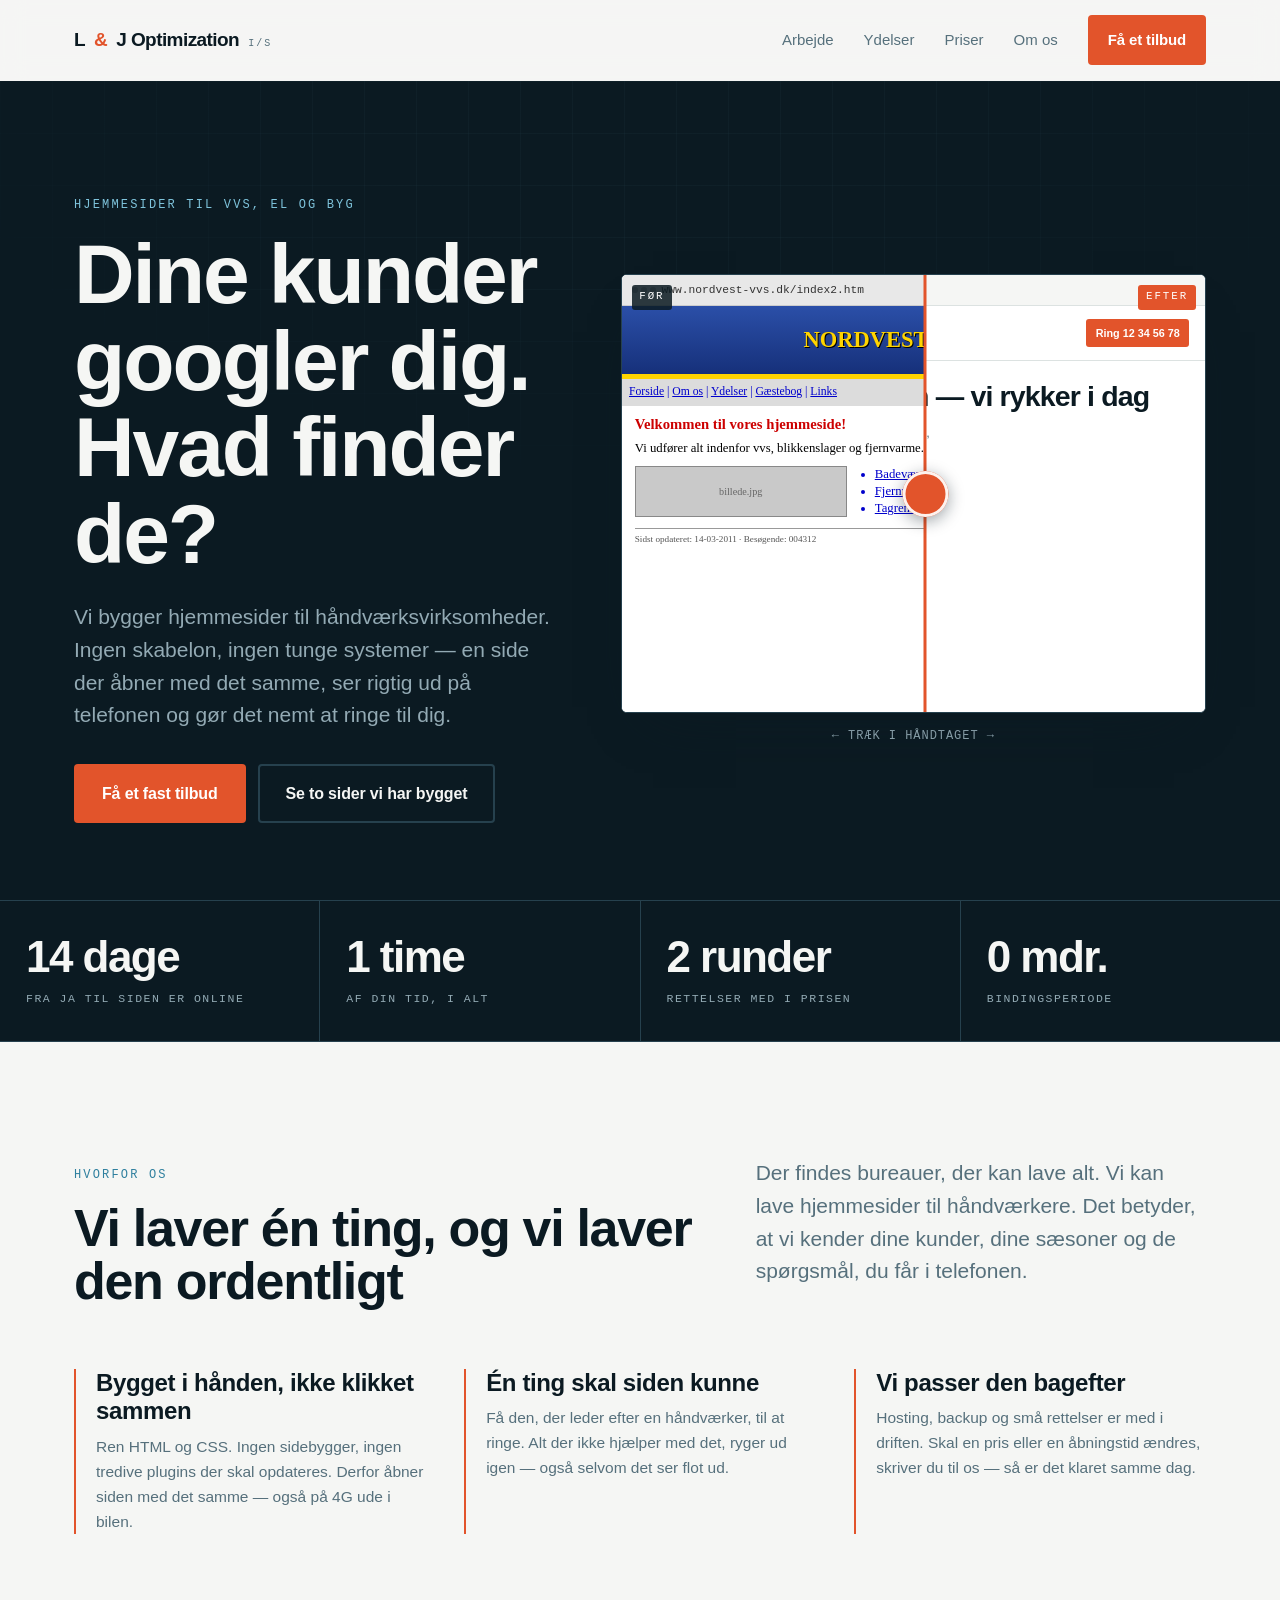
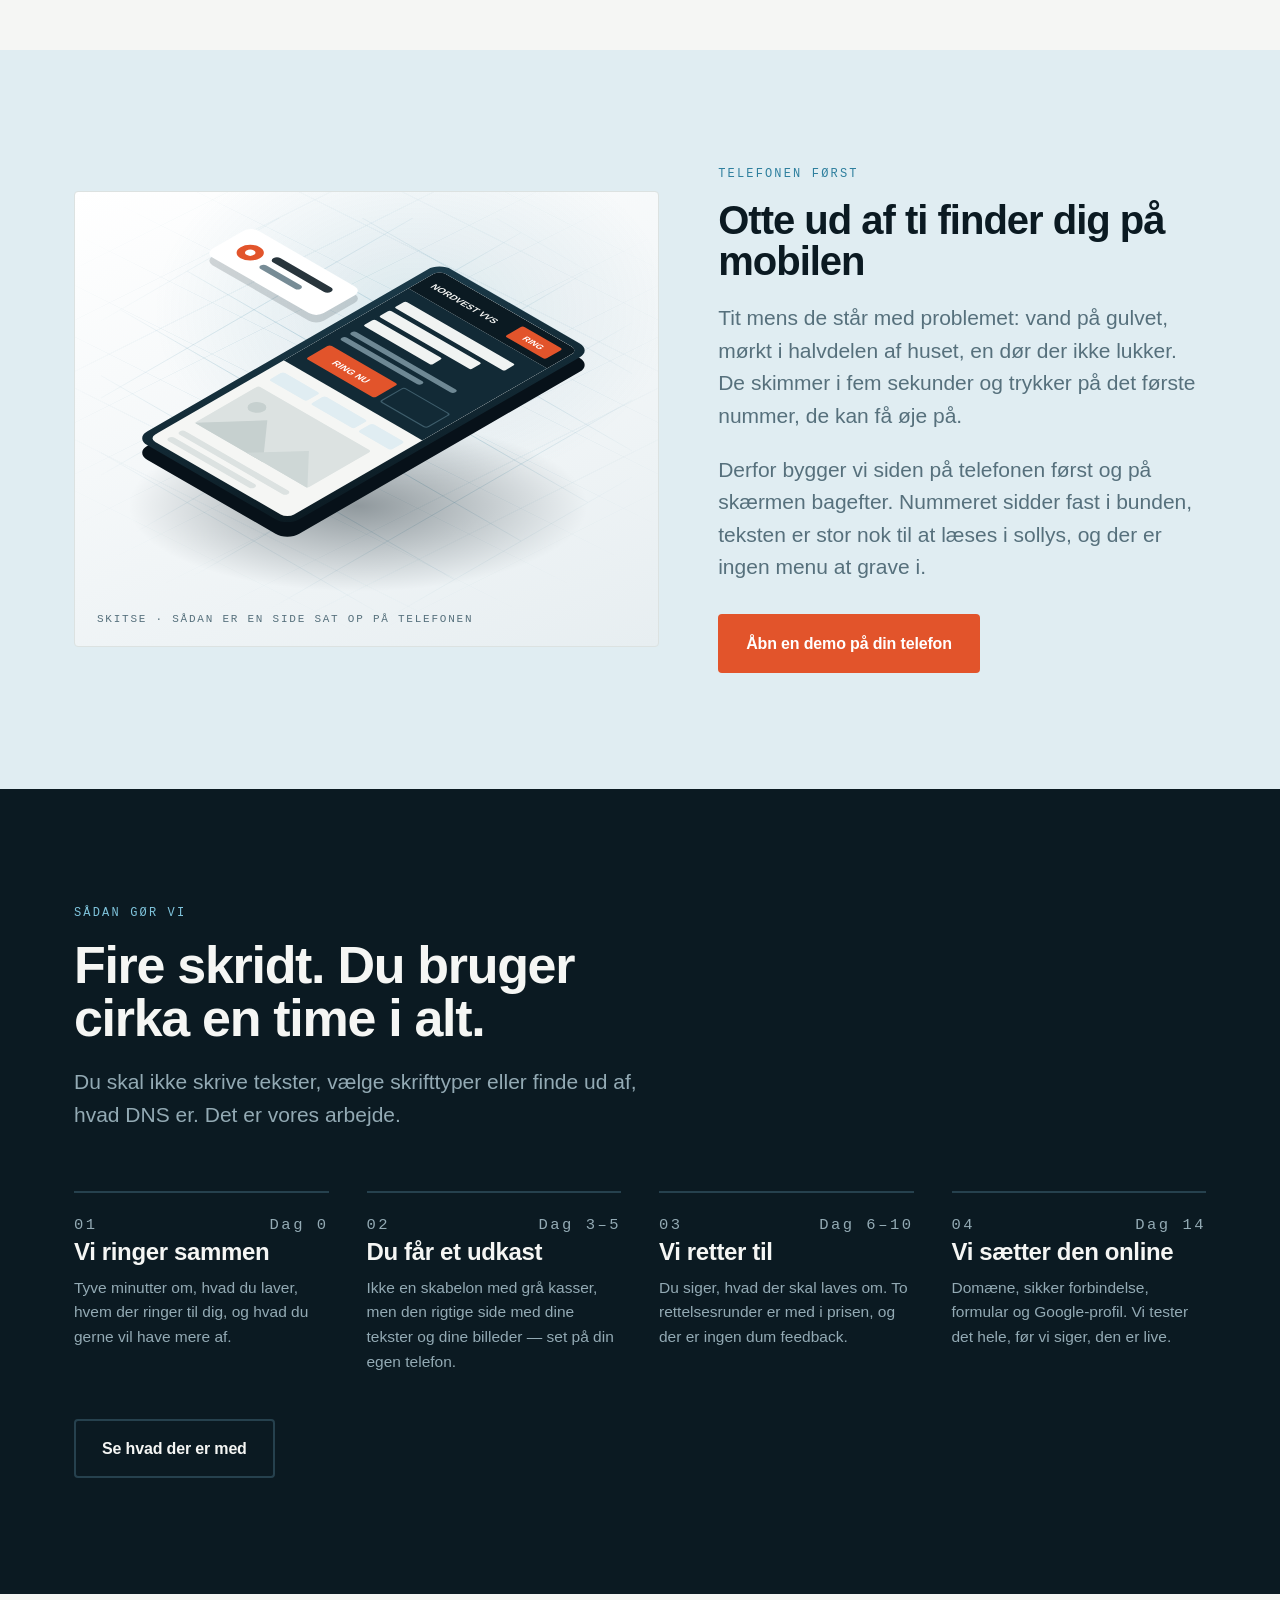
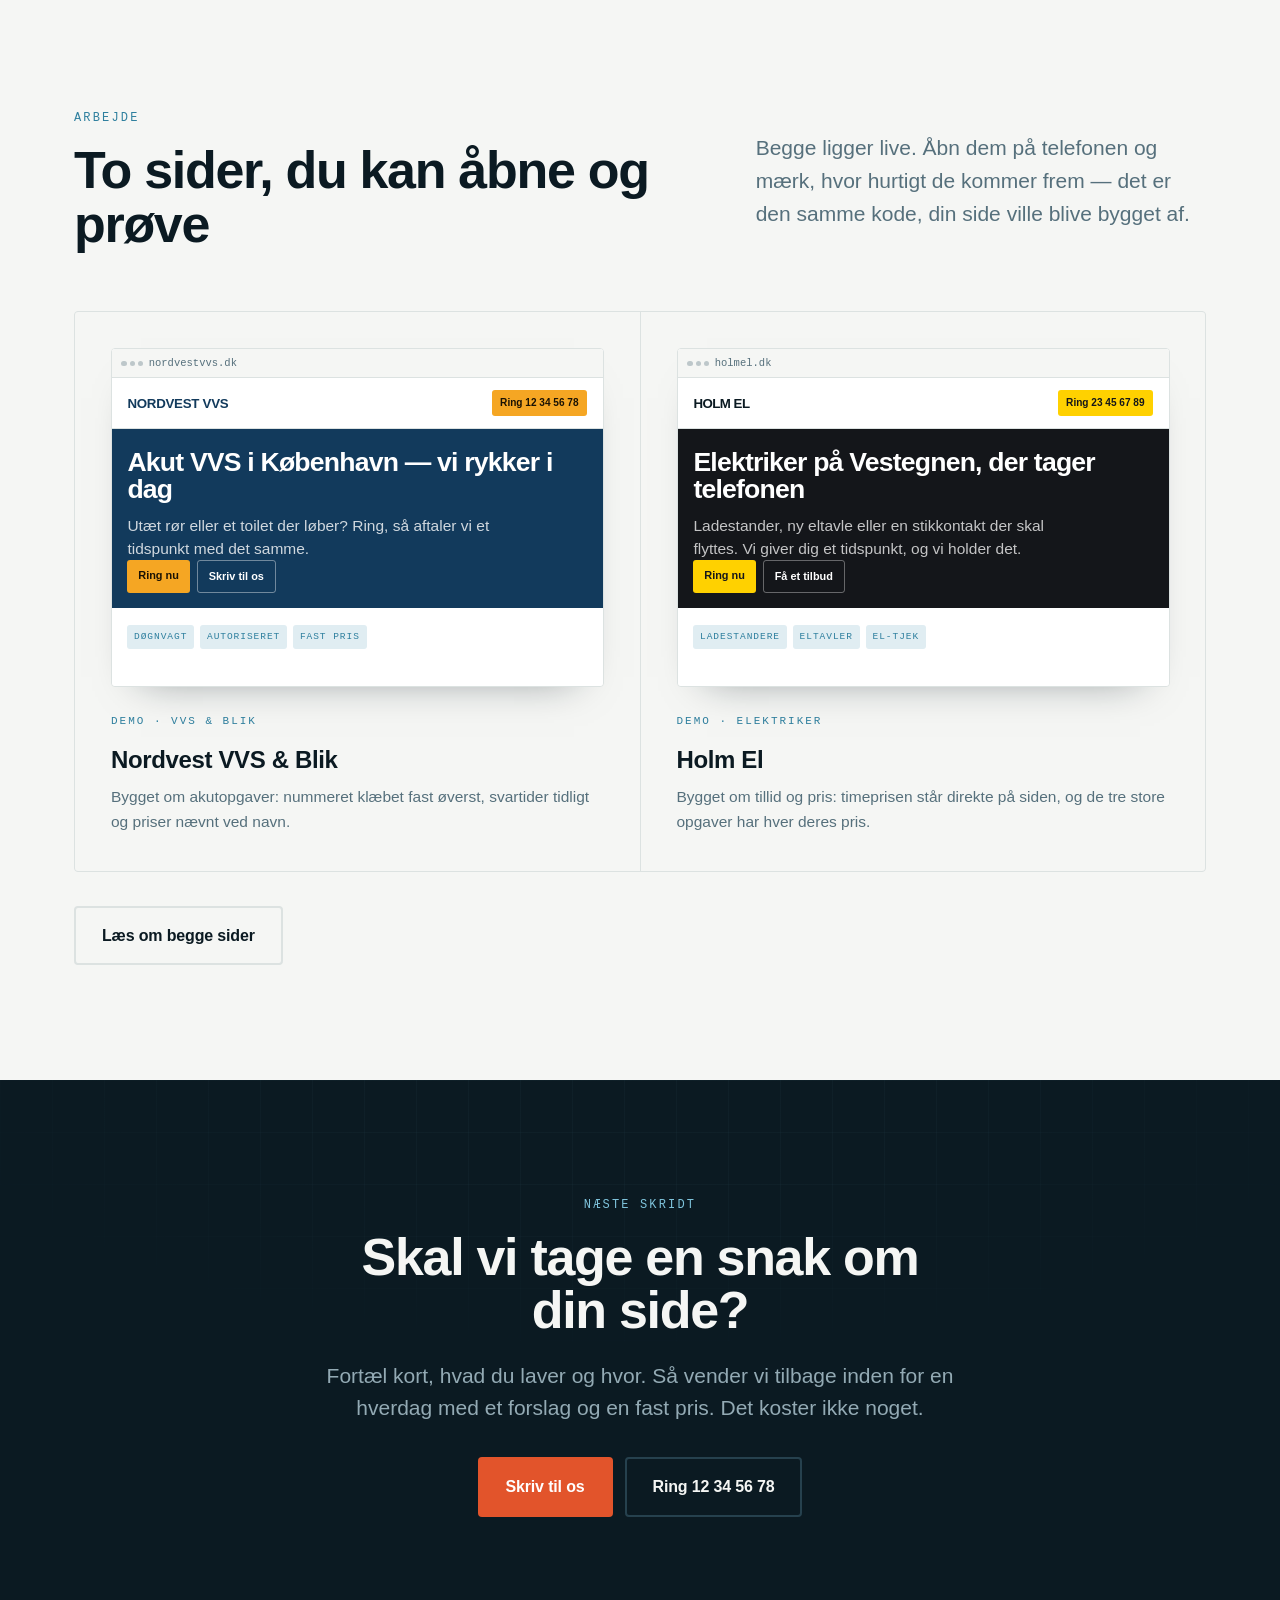
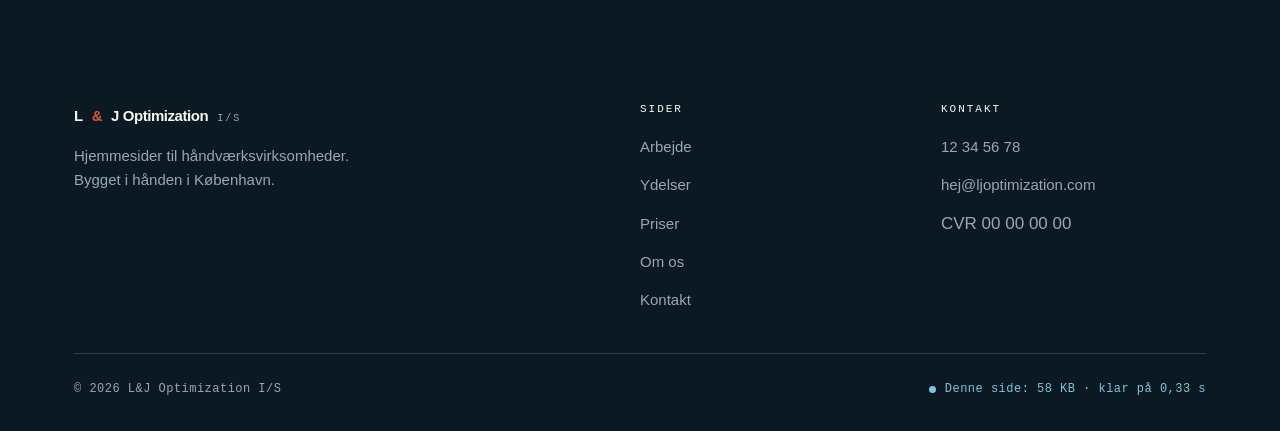
==== commit 67ee656e: "Ret domæne fra .dk til .com i canonical, og:url, JSON-LD, mail og sitemap Vi ejer ljoptimization.com" ====
--- a/index.html
+++ b/index.html
@@ -6,12 +6,12 @@
 <title>L&amp;J Optimization — hjemmesider til VVS og håndværk</title>
 <meta name="description" content="Vi bygger hurtige, enkle hjemmesider til VVS'ere og andre håndværksvirksomheder. Fast pris, online på 14 dage, ingen binding.">
 <meta name="theme-color" content="#0B1A22">
-<link rel="canonical" href="https://ljoptimization.dk/">
+<link rel="canonical" href="https://ljoptimization.com/">
 <meta property="og:type" content="website">
 <meta property="og:locale" content="da_DK">
 <meta property="og:title" content="L&amp;J Optimization — hjemmesider til VVS og håndværk">
 <meta property="og:description" content="Fast pris, online på 14 dage, ingen binding.">
-<meta property="og:url" content="https://ljoptimization.dk/">
+<meta property="og:url" content="https://ljoptimization.com/">
 <meta property="og:image" content="https://ljoptimization.dk/og.jpg">
 <link rel="icon" href="data:image/svg+xml,%3Csvg xmlns='http://www.w3.org/2000/svg' viewBox='0 0 32 32'%3E%3Crect width='32' height='32' rx='5' fill='%230B1A22'/%3E%3Cpath d='M8 8v16h7' stroke='%23F5F6F4' stroke-width='3.4' fill='none'/%3E%3Cpath d='M24 8v11a5 5 0 0 1-7 4.6' stroke='%23E2542B' stroke-width='3.4' fill='none'/%3E%3C/svg%3E">
 <link rel="preconnect" href="https://fonts.googleapis.com">
@@ -19,7 +19,7 @@
 <link href="https://fonts.googleapis.com/css2?family=Archivo:wght@600;700;800&family=IBM+Plex+Mono:wght@400;500&family=IBM+Plex+Sans:wght@400;500;600&display=swap" rel="stylesheet">
 <link rel="stylesheet" href="site.css">
 <script type="application/ld+json">
-{"@context":"https://schema.org","@type":"ProfessionalService","name":"L&J Optimization I/S","description":"Hjemmesider til VVS-virksomheder og andre håndværksfag.","url":"https://ljoptimization.dk/","email":"hej@ljoptimization.dk","telephone":"+4512345678","areaServed":"DK","address":{"@type":"PostalAddress","addressLocality":"København","addressCountry":"DK"}}
+{"@context":"https://schema.org","@type":"ProfessionalService","name":"L&J Optimization I/S","description":"Hjemmesider til VVS-virksomheder og andre håndværksfag.","url":"https://ljoptimization.com/","email":"hej@ljoptimization.com","telephone":"+4512345678","areaServed":"DK","address":{"@type":"PostalAddress","addressLocality":"København","addressCountry":"DK"}}
 </script>
 </head>
 <body>
@@ -374,7 +374,7 @@
         <h4>Kontakt</h4>
         <ul>
           <li><a href="tel:+4512345678">12 34 56 78</a></li>
-          <li><a href="mailto:hej@ljoptimization.dk">hej@ljoptimization.dk</a></li>
+          <li><a href="mailto:hej@ljoptimization.com">hej@ljoptimization.com</a></li>
           <li>CVR 00 00 00 00</li>
         </ul>
       </div>
--- a/site.css
+++ b/site.css
@@ -113,7 +113,13 @@
 @media (max-width:980px){
   .burger{display:inline-flex}
   .nav{
-    position:absolute;top:100%;left:0;right:0;background:var(--paper);border-bottom:1px solid var(--line);
+    /* position:fixed, ikke absolute: en absolut positioneret dropdown under
+       et position:sticky-sidehoved regner sin plads forkert ud, når siden er
+       scrollet ned — menuen kan så åbne usynligt, uden for skærmen. Fixed
+       regner altid ud fra selve skærmen, uanset scroll. --headerh sættes af
+       site.js ud fra sidehovedets faktiske højde. */
+    position:fixed;top:var(--headerh,57px);left:0;right:0;bottom:0;background:var(--paper);
+    border-bottom:1px solid var(--line);overflow-y:auto;-webkit-overflow-scrolling:touch;
     flex-direction:column;align-items:stretch;gap:0;padding:8px var(--pad) 24px;
     transform:translateY(-120%);transition:transform .28s cubic-bezier(.3,.8,.4,1);z-index:99;
     box-shadow:0 24px 40px -28px rgba(11,26,34,.55)
